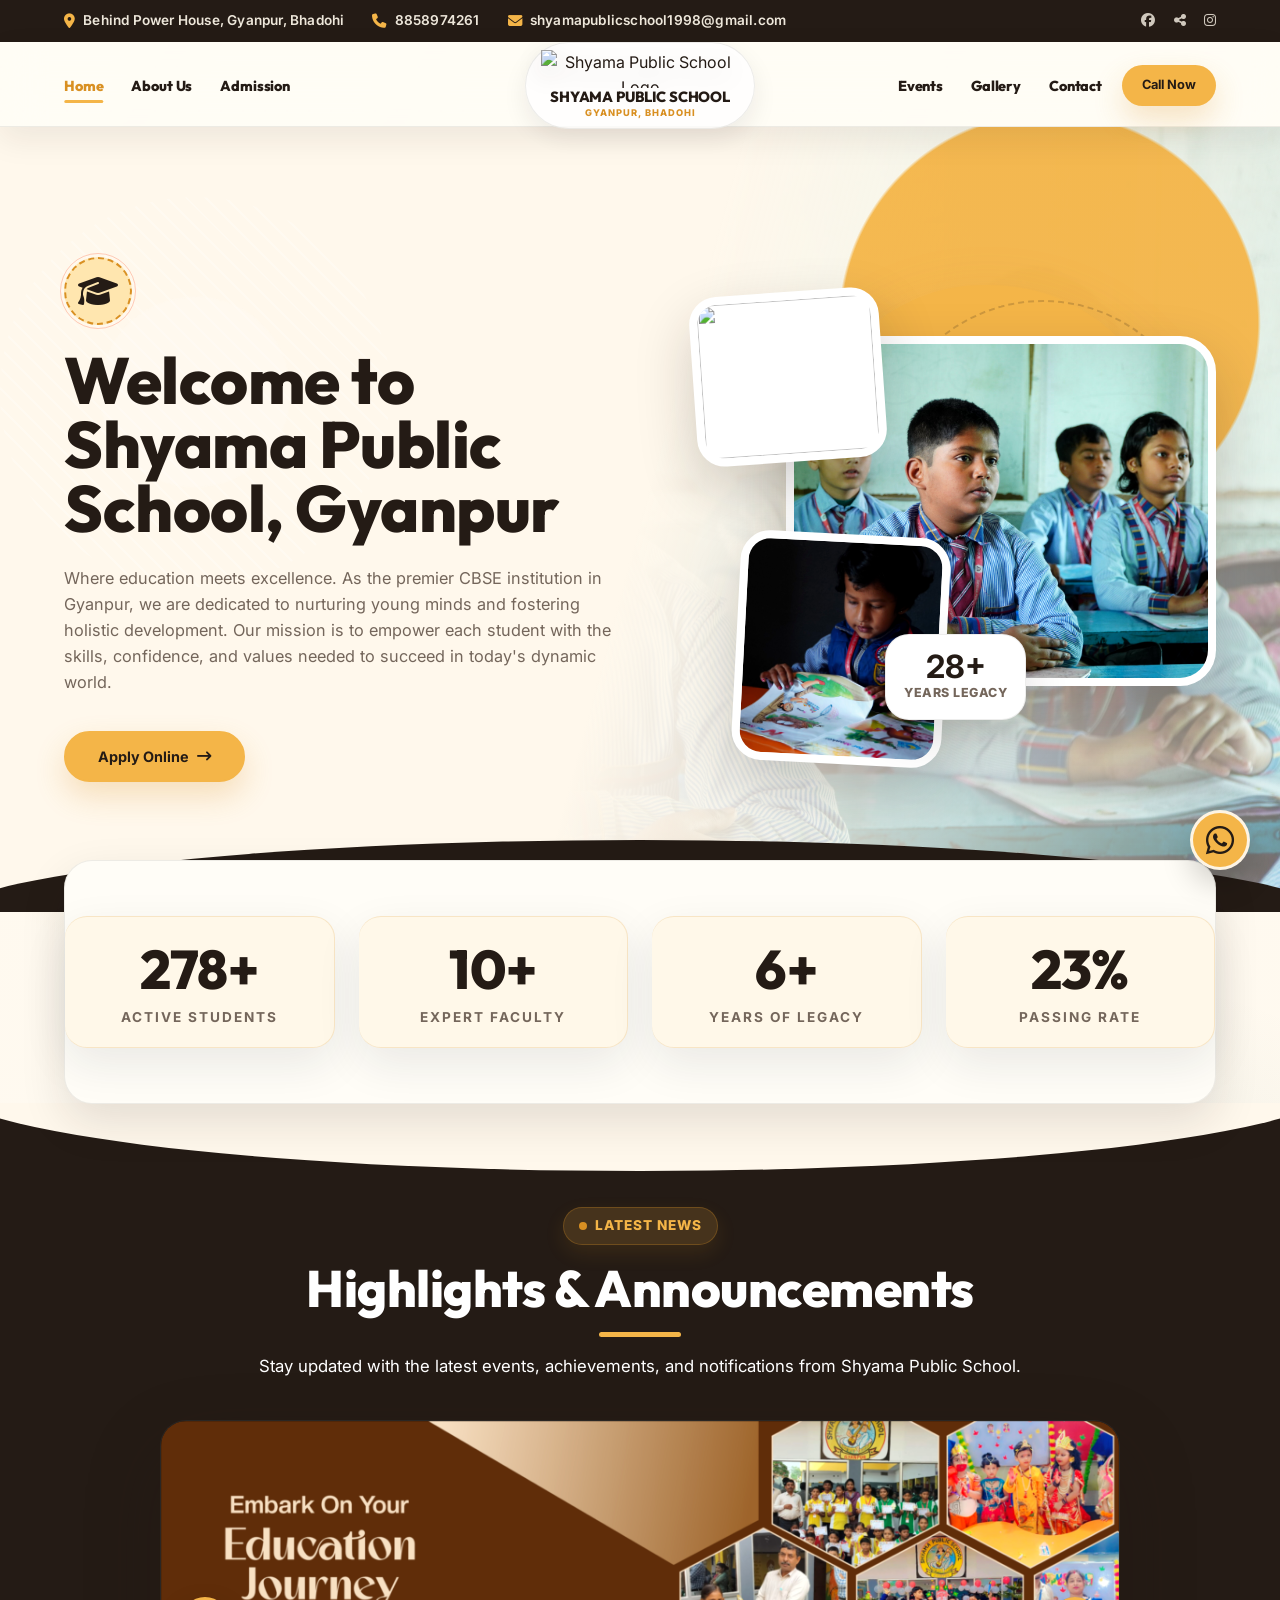
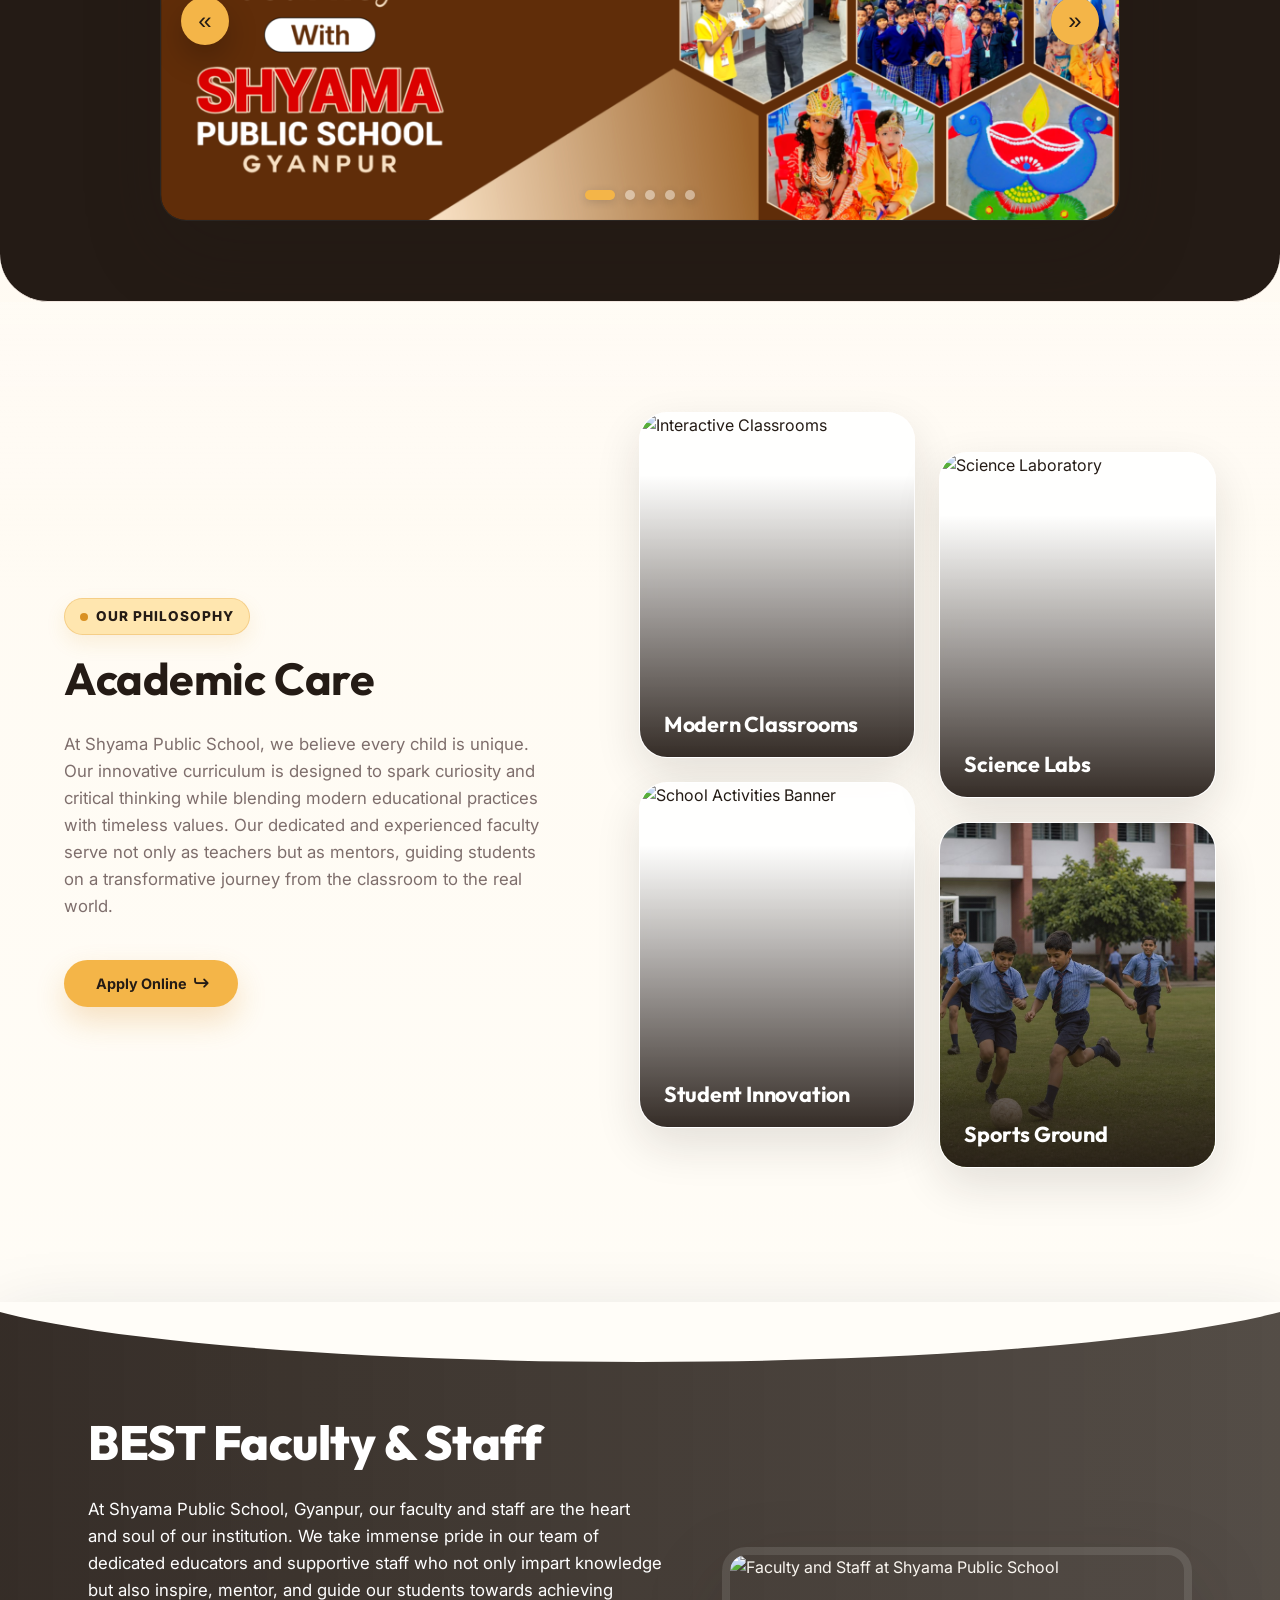
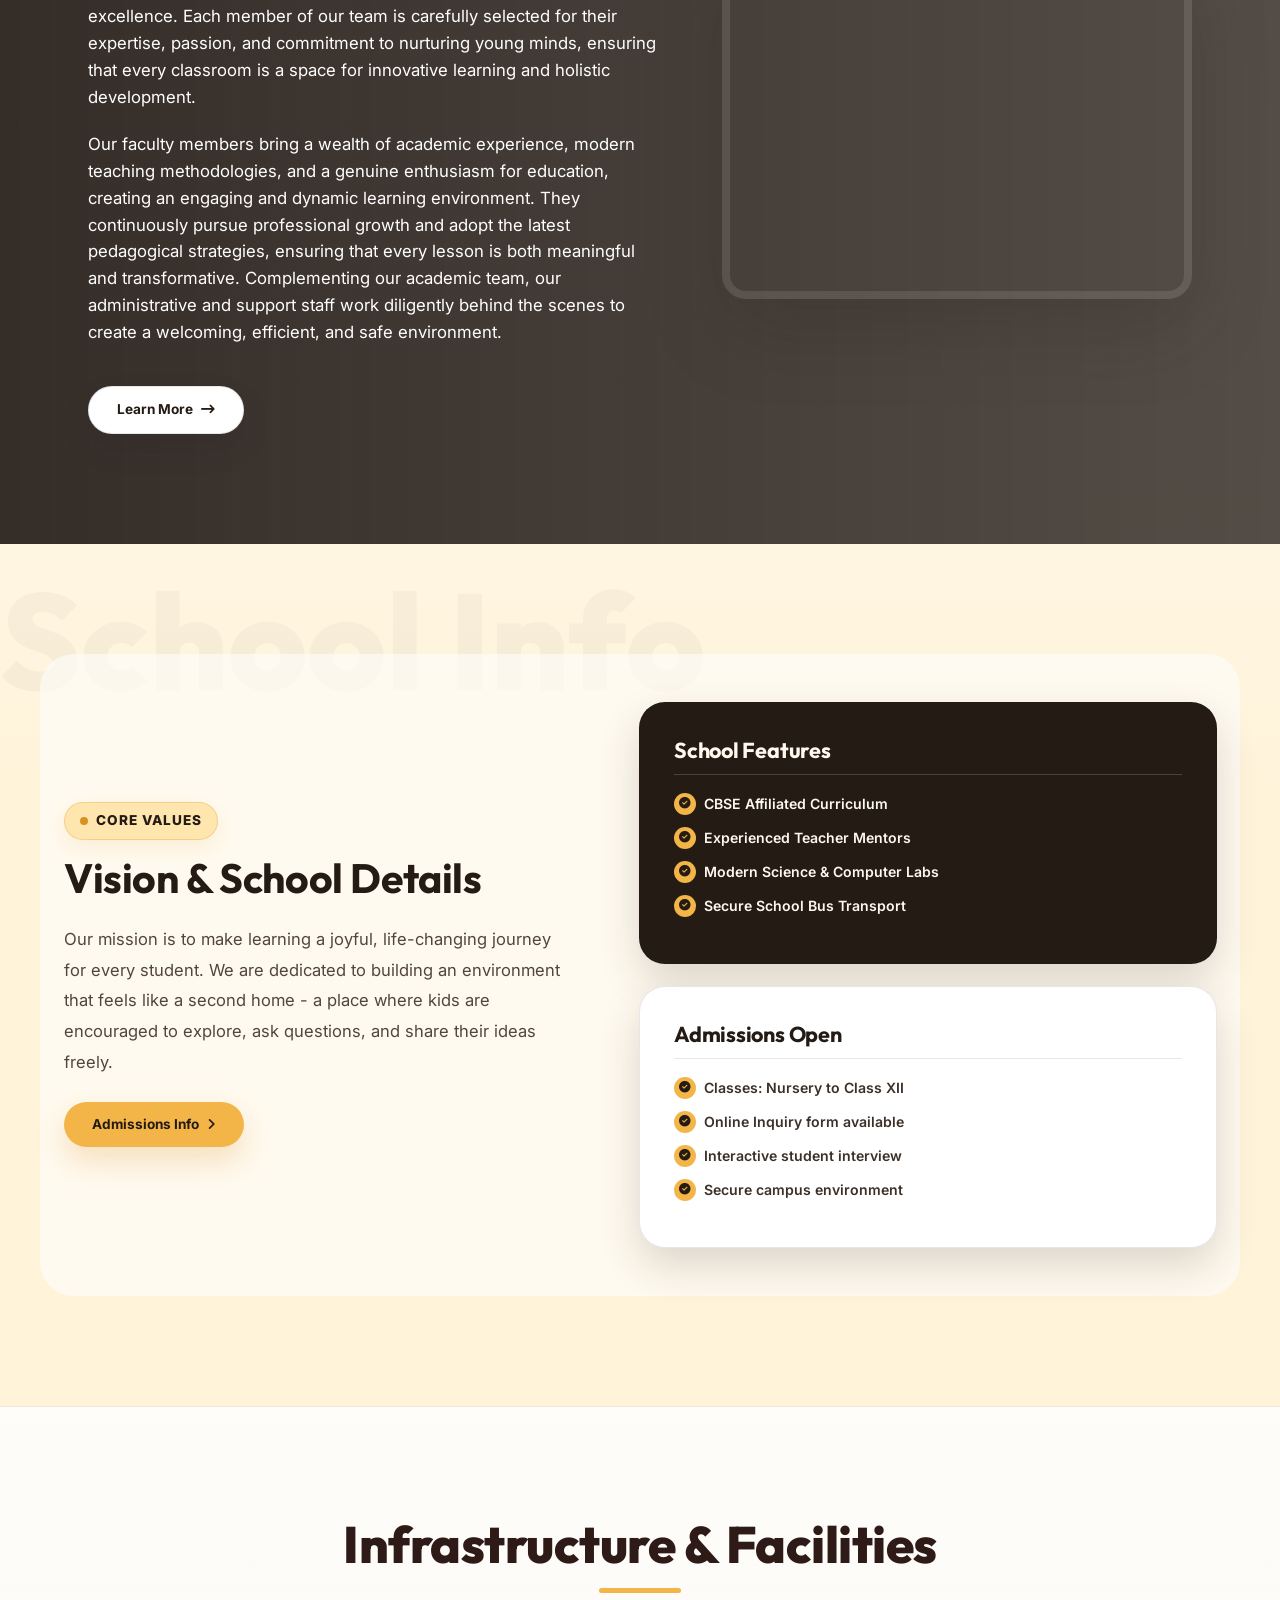
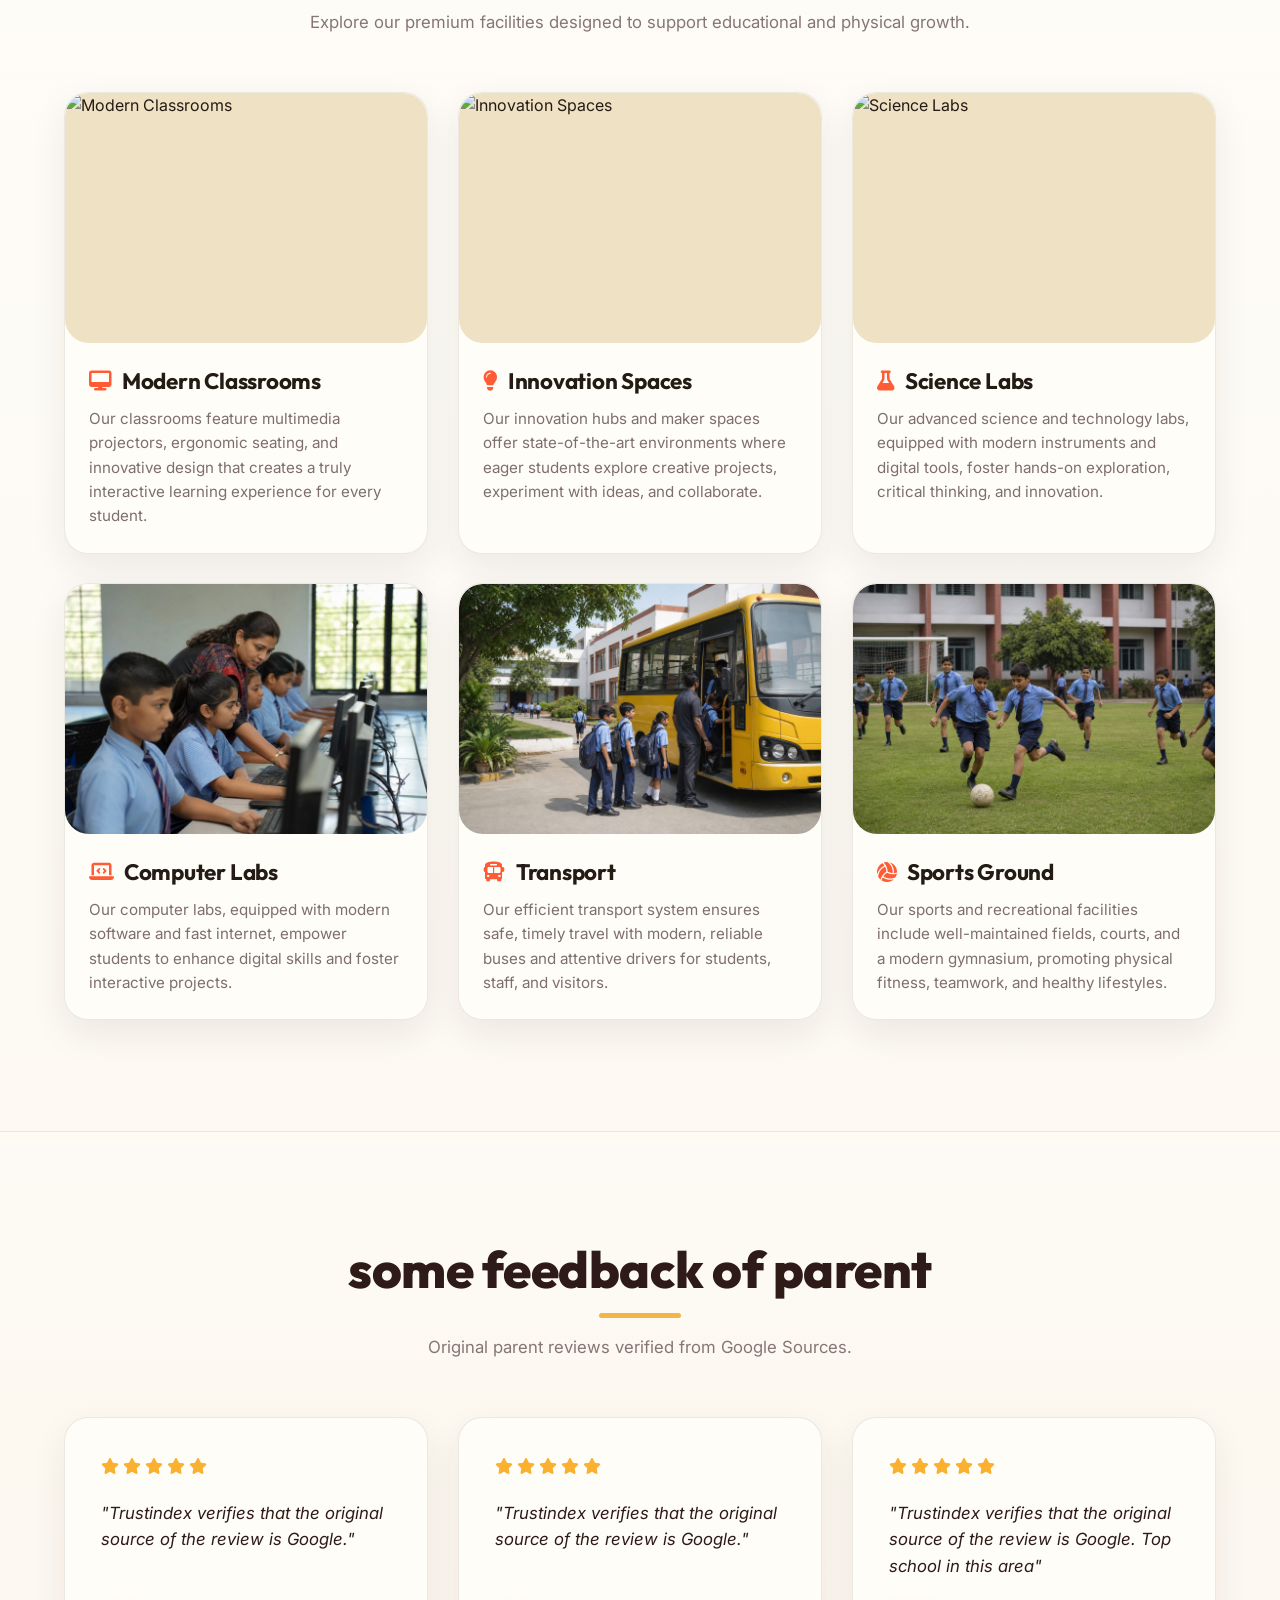
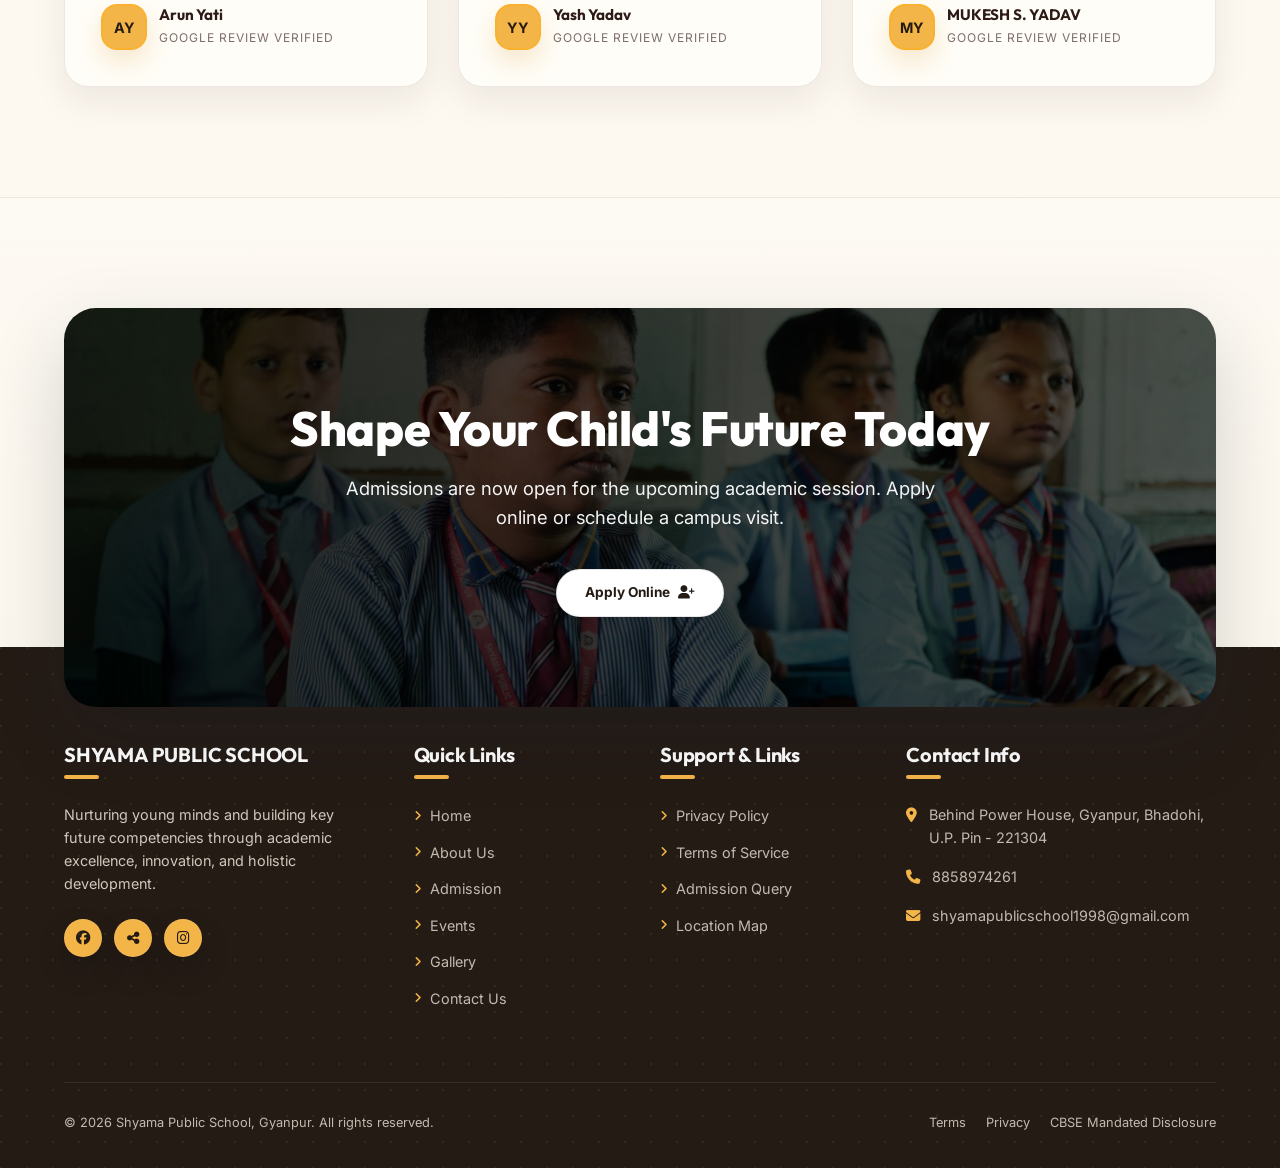
==== index.html @ e67389ba "Backup current root website code" ====
﻿<!DOCTYPE html>
<html lang="en">

<head>
  <meta charset="UTF-8">
  <meta name="viewport" content="width=device-width, initial-scale=1.0">
  <title>Shyama Public School, Gyanpur | Premier CBSE School in Bhadohi</title>
  <meta name="description"
    content="Welcome to Shyama Public School, Gyanpur, Bhadohi. A premier CBSE institution dedicated to academic excellence, experienced faculty, and holistic development. Apply online today.">
  <link rel="stylesheet" href="style.css">
  <link rel="stylesheet" href="https://cdnjs.cloudflare.com/ajax/libs/font-awesome/6.4.0/css/all.min.css">
</head>

<body>

  <!-- Top Info Strip -->
  <div class="top-bar">
    <div class="container">
      <div class="top-bar-info">
        <span><i class="fa-solid fa-location-dot"></i> Behind Power House, Gyanpur, Bhadohi</span>
        <span><i class="fa-solid fa-phone"></i> <a href="tel:8858974261">8858974261</a></span>
        <span><i class="fa-solid fa-envelope"></i> <a
            href="mailto:shyamapublicschool1998@gmail.com">shyamapublicschool1998@gmail.com</a></span>
      </div>
      <div class="top-bar-socials">
        <a href="https://www.facebook.com/profile.php?id=61572774916965" target="_blank" rel="noopener noreferrer"><i
            class="fa-brands fa-facebook"></i></a>
        <a href="contact.html" aria-label="Contact Shyama Public School"><i class="fa-solid fa-share-nodes"></i></a>
        <a href="https://www.instagram.com/shyamapublicschool25/" target="_blank" rel="noopener noreferrer"><i
            class="fa-brands fa-instagram"></i></a>
      </div>
    </div>
  </div>

  <!-- Header Navigation -->
  <header>
    <div class="container">
      <div class="nav-container">

        <!-- Navigation Left links (Desktop layout) -->
        <ul class="nav-menu-left">
          <li><a href="index.html" class="nav-link active">Home</a></li>
          <li><a href="about.html" class="nav-link">About Us</a></li>
          <li><a href="admission.html" class="nav-link">Admission</a></li>
          <!-- Mobile Drawer consolidated links -->
          <li class="mobile-only"><a href="events.html" class="nav-link">Events</a></li>
          <li class="mobile-only"><a href="gallery.html" class="nav-link">Gallery</a></li>
          <li class="mobile-only"><a href="contact.html" class="nav-link">Contact Us</a></li>
          <li class="mobile-only" style="margin-top: 15px;"><a href="https://wa.link/ikh303" class="btn btn-primary"
              style="width: 100%;">Apply Online</a></li>
        </ul>

        <!-- Center Logo Panel -->
        <a href="index.html" class="logo-center">
          <img src="assets/logo.png" alt="Shyama Public School Logo">
          <span class="logo-center-title">SHYAMA PUBLIC SCHOOL</span>
          <span class="logo-center-subtitle">Gyanpur, Bhadohi</span>
        </a>

        <!-- Navigation Right utility/links (Desktop layout) -->
        <div class="nav-utils-right">
          <ul class="nav-menu-left">
            <li><a href="events.html" class="nav-link">Events</a></li>
            <li><a href="gallery.html" class="nav-link">Gallery</a></li>
            <li><a href="contact.html" class="nav-link">Contact</a></li>
          </ul>
          <a href="https://wa.link/9q2kxt" class="btn btn-primary" style="padding: 10px 20px; font-size: 0.8rem;">Call
            Now</a>
        </div>

        <button class="mobile-menu-toggle" aria-label="Toggle menu">
          <span></span>
          <span></span>
          <span></span>
        </button>
      </div>
    </div>
  </header>

  <!-- Hero Section -->
  <section class="hero">
    <div class="container">
      <div class="hero-content">
        <!-- Floating crest outline icon overlay -->
        <div class="hero-crest">
          <i class="fa-solid fa-graduation-cap"></i>
        </div>
        <h1>Welcome to Shyama Public School, Gyanpur</h1>
        <p>Where education meets excellence. As the premier CBSE institution in Gyanpur, we are dedicated to nurturing
          young minds and fostering holistic development. Our mission is to empower each student with the skills,
          confidence, and values needed to succeed in today's dynamic world.</p>
        <div class="hero-buttons">
          <a href="https://wa.link/ikh303" class="btn btn-slanted-pill" target="_blank" rel="noopener noreferrer">Apply Online <i
              class="fa-solid fa-arrow-right-long"></i></a>
        </div>
      </div>
      <div class="hero-school-showcase" aria-hidden="true">
        <div class="hero-photo hero-photo-main">
          <img loading="eager" decoding="async" src="assets/original/DSC01743-scaled.jpg" alt="">
        </div>
        <div class="hero-photo hero-photo-small">
          <img loading="eager" decoding="async" src="assets/original/dsc_01432.jpg" alt="">
        </div>
        <div class="hero-photo hero-photo-tall">
          <img loading="eager" decoding="async" src="assets/original/DSC01432-scaled.jpg" alt="">
        </div>
        <div class="hero-experience-badge">
          <strong>28+</strong>
          <span>Years Legacy</span>
        </div>
      </div>
    </div>
  </section>

  <!-- Key Metrics / Stats Section -->
  <div class="container">
    <div class="stats">
      <div class="stats-grid">
        <div class="stat-card">
          <h3 class="stat-count" data-target="1200" data-suffix="+">0+</h3>
          <p>Active Students</p>
        </div>
        <div class="stat-card">
          <h3 class="stat-count" data-target="45" data-suffix="+">0+</h3>
          <p>Expert Faculty</p>
        </div>
        <div class="stat-card">
          <h3 class="stat-count" data-target="28" data-suffix="+">0+</h3>
          <p>Years of Legacy</p>
        </div>
        <div class="stat-card">
          <h3 class="stat-count" data-target="100" data-suffix="%">0%</h3>
          <p>Passing Rate</p>
        </div>
      </div>
    </div>
  </div>

  <!-- Highlights & Announcements Carousel -->
  <section class="announcements-section">
    <div class="container">
      <div class="section-header" style="text-align: center; margin-bottom: 40px;">
        <span class="hero-tagline">LATEST NEWS</span>
        <h2>Highlights & Announcements</h2>
        <p>Stay updated with the latest events, achievements, and notifications from Shyama Public School.</p>
      </div>
      <div class="carousel-container">
        <div class="carousel-slider" id="announcementsSlider">
          <div class="carousel-slide">
            <img loading="lazy" decoding="async" src="assets/original/shyama-public-school-web-banner-3-1024x427.png" alt="Shyama Public School Web Banner">
          </div>
          <div class="carousel-slide">
            <img loading="lazy" decoding="async" src="assets/original/untitled_design_93.png" alt="Admission Notice 2026-27">
          </div>
          <div class="carousel-slide">
            <img loading="lazy" decoding="async" src="assets/original/untitled_design_98.png" alt="School Notice - Session 2026">
          </div>
          <div class="carousel-slide">
            <img loading="lazy" decoding="async" src="assets/original/untitled_design_99.png" alt="Academic Banner">
          </div>
          <div class="carousel-slide">
            <img loading="lazy" decoding="async" src="assets/original/untitled_design_100.png" alt="Digital Notice">
          </div>
        </div>

        <!-- Controls -->
        <button class="carousel-control prev" id="prevBtn" aria-label="Previous Slide">&laquo;</button>
        <button class="carousel-control next" id="nextBtn" aria-label="Next Slide">&raquo;</button>

        <!-- Indicators -->
        <div class="carousel-indicators" id="carouselIndicators">
          <span class="indicator active" data-slide="0"></span>
          <span class="indicator" data-slide="1"></span>
          <span class="indicator" data-slide="2"></span>
          <span class="indicator" data-slide="3"></span>
          <span class="indicator" data-slide="4"></span>
        </div>
      </div>
    </div>
  </section>

  <!-- Asymmetrical Focus Grid ("Our Programs") -->
  <section>
    <div class="container">
      <div class="asym-grid-container">

        <!-- Left details -->
        <div class="asym-grid-left">
          <span class="hero-tagline">Our Philosophy</span>
          <h2 style="font-size: 2.8rem; margin-bottom: 24px;">Academic Care</h2>
          <p style="margin-bottom: 30px; font-size: 1.05rem; color: var(--text-light);">At Shyama Public School, we
            believe every child is unique. Our innovative curriculum is designed to spark curiosity and critical
            thinking while blending modern educational practices with timeless values. Our dedicated and experienced
            faculty serve not only as teachers but as mentors, guiding students on a transformative journey from the
            classroom to the real world.</p>

          <a href="https://wa.link/ikh303" class="btn-slanted-pill" style="margin-top: 10px;" target="_blank" rel="noopener noreferrer">
            Apply Online <i class="fa-solid fa-arrow-turn-up" style="transform: rotate(90deg);"></i>
          </a>
        </div>

        <!-- Right staggered card grid -->
        <div class="asym-grid-right">
          <div class="asym-card-col">
            <div class="asym-card">
              <img loading="lazy" decoding="async" src="assets/original/dsc_01432.jpg" alt="Interactive Classrooms">
              <div class="asym-card-overlay">
                <h3>Modern Classrooms</h3>
              </div>
            </div>
            <div class="asym-card">
              <img loading="lazy" decoding="async" src="assets/original/whatsapp_image.jpg" alt="School Activities Banner">
              <div class="asym-card-overlay">
                <h3>Student Innovation</h3>
              </div>
            </div>
          </div>

          <div class="asym-card-col">
            <div class="asym-card">
              <img loading="lazy" decoding="async" src="assets/gallery/science_lab.png" alt="Science Laboratory">
              <div class="asym-card-overlay">
                <h3>Science Labs</h3>
              </div>
            </div>
            <div class="asym-card">
              <img loading="lazy" decoding="async" src="assets/generated/school-sports-ground-v2.jpg" alt="Sports Grounds">
              <div class="asym-card-overlay">
                <h3>Sports Ground</h3>
              </div>
            </div>
          </div>
        </div>

      </div>
    </div>
  </section>

  <!-- Crimson Story Full Width Block ("Embark on a Journey" / BEST Faculty & Staff) -->
  <section class="story-section">
    <div class="container">
      <div class="story-grid">
        <div class="story-content">
          <h2>BEST Faculty & Staff</h2>
          <p>At Shyama Public School, Gyanpur, our faculty and staff are the heart and soul of our institution. We take
            immense pride in our team of dedicated educators and supportive staff who not only impart knowledge but also
            inspire, mentor, and guide our students towards achieving excellence. Each member of our team is carefully
            selected for their expertise, passion, and commitment to nurturing young minds, ensuring that every
            classroom is a space for innovative learning and holistic development.</p>
          <p>Our faculty members bring a wealth of academic experience, modern teaching methodologies, and a genuine
            enthusiasm for education, creating an engaging and dynamic learning environment. They continuously pursue
            professional growth and adopt the latest pedagogical strategies, ensuring that every lesson is both
            meaningful and transformative. Complementing our academic team, our administrative and support staff work
            diligently behind the scenes to create a welcoming, efficient, and safe environment.</p>
          <a href="about.html" class="btn btn-white" style="margin-top: 20px;">Learn More <i
              class="fa-solid fa-arrow-right-long"></i></a>
        </div>

        <!-- Overlapping container image -->
        <div class="story-img-container">
          <div class="story-overlapping-card">
            <img loading="lazy" decoding="async" src="assets/original/school_image_1.jpg" alt="Faculty and Staff at Shyama Public School">
          </div>
        </div>
      </div>
    </div>
  </section>

  <!-- Split Programs Section (Academics lists with backdrop text watermark) -->
  <section class="backdrop-watermark-container">
    <!-- Huge backdrop text overlay -->
    <div class="backdrop-watermark">School Info</div>

    <div class="container" style="position: relative; z-index: 2;">
      <div class="split-programs-grid">

        <div style="padding-right: 20px;">
          <span class="hero-tagline">Core Values</span>
          <h2 style="font-size: 2.5rem; margin-bottom: 24px; font-weight: 700;">Vision & School Details</h2>
          <p style="color: var(--text-light); margin-bottom: 24px;">Our mission is to make learning a joyful,
            life-changing journey for every student. We are dedicated to building an environment that feels like a
            second home - a place where kids are encouraged to explore, ask questions, and share their ideas freely.</p>
          <a href="admission.html" class="btn btn-primary">Admissions Info <i class="fa-solid fa-angle-right"></i></a>
        </div>

        <!-- Program grid blocks -->
        <div class="academics-boxes-row">
          <div class="academics-box-card accent-card">
            <h4>School Features</h4>
            <ul class="academics-list">
              <li><i class="fa-solid fa-circle-check"></i> CBSE Affiliated Curriculum</li>
              <li><i class="fa-solid fa-circle-check"></i> Experienced Teacher Mentors</li>
              <li><i class="fa-solid fa-circle-check"></i> Modern Science & Computer Labs</li>
              <li><i class="fa-solid fa-circle-check"></i> Secure School Bus Transport</li>
            </ul>
          </div>

          <div class="academics-box-card">
            <h4>Admissions Open</h4>
            <ul class="academics-list">
              <li><i class="fa-solid fa-circle-check"></i> Classes: Nursery to Class XII</li>
              <li><i class="fa-solid fa-circle-check"></i> Online Inquiry form available</li>
              <li><i class="fa-solid fa-circle-check"></i> Interactive student interview</li>
              <li><i class="fa-solid fa-circle-check"></i> Secure campus environment</li>
            </ul>
          </div>
        </div>

      </div>
    </div>
  </section>

  <!-- Facilities Grid Section -->
  <section class="section-bg">
    <div class="container">
      <div class="section-header">
        <h2>Infrastructure & Facilities</h2>
        <p>Explore our premium facilities designed to support educational and physical growth.</p>
      </div>
      <div class="facilities-grid">
        <div class="facility-card">
          <div class="facility-img">
            <img loading="lazy" decoding="async" src="assets/original/dsc_01432.jpg" alt="Modern Classrooms">
          </div>
          <div class="facility-info">
            <h3><i class="fa-solid fa-desktop"></i> Modern Classrooms</h3>
            <p>Our classrooms feature multimedia projectors, ergonomic seating, and innovative design that creates a
              truly interactive learning experience for every student.</p>
          </div>
        </div>
        <div class="facility-card">
          <div class="facility-img">
            <img loading="lazy" decoding="async" src="assets/original/whatsapp_image.jpg" alt="Innovation Spaces">
          </div>
          <div class="facility-info">
            <h3><i class="fa-solid fa-lightbulb"></i> Innovation Spaces</h3>
            <p>Our innovation hubs and maker spaces offer state-of-the-art environments where eager students explore
              creative projects, experiment with ideas, and collaborate.</p>
          </div>
        </div>
        <div class="facility-card">
          <div class="facility-img">
            <img loading="lazy" decoding="async" src="assets/gallery/science_lab.png" alt="Science Labs">
          </div>
          <div class="facility-info">
            <h3><i class="fa-solid fa-flask"></i> Science Labs</h3>
            <p>Our advanced science and technology labs, equipped with modern instruments and digital tools, foster
              hands-on exploration, critical thinking, and innovation.</p>
          </div>
        </div>
        <div class="facility-card">
          <div class="facility-img">
            <img loading="lazy" decoding="async" src="assets/generated/school-computer-lab.jpg" alt="Computer Labs">
          </div>
          <div class="facility-info">
            <h3><i class="fa-solid fa-laptop-code"></i> Computer Labs</h3>
            <p>Our computer labs, equipped with modern software and fast internet, empower students to enhance digital
              skills and foster interactive projects.</p>
          </div>
        </div>
        <div class="facility-card">
          <div class="facility-img">
            <img loading="lazy" decoding="async" src="assets/generated/school-transport-bus.jpg" alt="School Transport">
          </div>
          <div class="facility-info">
            <h3><i class="fa-solid fa-bus"></i> Transport</h3>
            <p>Our efficient transport system ensures safe, timely travel with modern, reliable buses and attentive
              drivers for students, staff, and visitors.</p>
          </div>
        </div>
        <div class="facility-card">
          <div class="facility-img">
            <img loading="lazy" decoding="async" src="assets/generated/school-sports-ground-v2.jpg" alt="Sports Ground">
          </div>
          <div class="facility-info">
            <h3><i class="fa-solid fa-volleyball"></i> Sports Ground</h3>
            <p>Our sports and recreational facilities include well-maintained fields, courts, and a modern gymnasium,
              promoting physical fitness, teamwork, and healthy lifestyles.</p>
          </div>
        </div>
      </div>
    </div>
  </section>

  <!-- Testimonials Section -->
  <section class="section-accent">
    <div class="container">
      <div class="section-header">
        <h2>some feedback of parent</h2>
        <p>Original parent reviews verified from Google Sources.</p>
      </div>
      <div class="testimonials-grid">
        <div class="testimonial-card">
          <div>
            <div class="testimonial-rating">
              <i class="fa-solid fa-star"></i>
              <i class="fa-solid fa-star"></i>
              <i class="fa-solid fa-star"></i>
              <i class="fa-solid fa-star"></i>
              <i class="fa-solid fa-star"></i>
            </div>
            <p class="testimonial-text">"Trustindex verifies that the original source of the review is Google."</p>
          </div>
          <div class="testimonial-author">
            <div class="author-avatar">AY</div>
            <div class="author-info">
              <h4>Arun Yati</h4>
              <span>Google Review Verified</span>
            </div>
          </div>
        </div>

        <div class="testimonial-card">
          <div>
            <div class="testimonial-rating">
              <i class="fa-solid fa-star"></i>
              <i class="fa-solid fa-star"></i>
              <i class="fa-solid fa-star"></i>
              <i class="fa-solid fa-star"></i>
              <i class="fa-solid fa-star"></i>
            </div>
            <p class="testimonial-text">"Trustindex verifies that the original source of the review is Google."</p>
          </div>
          <div class="testimonial-author">
            <div class="author-avatar">YY</div>
            <div class="author-info">
              <h4>Yash Yadav</h4>
              <span>Google Review Verified</span>
            </div>
          </div>
        </div>

        <div class="testimonial-card">
          <div>
            <div class="testimonial-rating">
              <i class="fa-solid fa-star"></i>
              <i class="fa-solid fa-star"></i>
              <i class="fa-solid fa-star"></i>
              <i class="fa-solid fa-star"></i>
              <i class="fa-solid fa-star"></i>
            </div>
            <p class="testimonial-text">"Trustindex verifies that the original source of the review is Google. Top
              school in this area"</p>
          </div>
          <div class="testimonial-author">
            <div class="author-avatar">MY</div>
            <div class="author-info">
              <h4>MUKESH S. YADAV</h4>
              <span>Google Review Verified</span>
            </div>
          </div>
        </div>
      </div>
    </div>
  </section>

  <!-- CTA Banner Section -->
  <section class="section-bg" style="border-bottom: none; padding-bottom: 0;">
    <div class="container">
      <div class="cta-banner">
        <h2>Shape Your Child's Future Today</h2>
        <p>Admissions are now open for the upcoming academic session. Apply online or schedule a campus visit.</p>
        <a href="https://wa.link/ikh303" class="btn btn-white" target="_blank" rel="noopener noreferrer">Apply Online <i
            class="fa-solid fa-user-plus"></i></a>
      </div>
    </div>
  </section>

  <!-- Footer -->
  <footer>
    <div class="container">
      <div class="footer-grid">
        <div class="footer-col footer-about">
          <h4>SHYAMA PUBLIC SCHOOL</h4>
          <p>Nurturing young minds and building key future competencies through academic excellence, innovation, and
            holistic development.</p>
          <div class="footer-about-socials">
            <a href="https://www.facebook.com/profile.php?id=61572774916965" target="_blank" rel="noopener noreferrer"><i
                class="fa-brands fa-facebook"></i></a>
            <a href="contact.html" aria-label="Contact Shyama Public School"><i class="fa-solid fa-share-nodes"></i></a>
            <a href="https://www.instagram.com/shyamapublicschool25/" target="_blank" rel="noopener noreferrer"><i
                class="fa-brands fa-instagram"></i></a>
          </div>
        </div>

        <div class="footer-col">
          <h4>Quick Links</h4>
          <ul class="footer-links">
            <li><a href="index.html"><i class="fa-solid fa-angle-right"></i> Home</a></li>
            <li><a href="about.html"><i class="fa-solid fa-angle-right"></i> About Us</a></li>
            <li><a href="admission.html"><i class="fa-solid fa-angle-right"></i> Admission</a></li>
            <li><a href="events.html"><i class="fa-solid fa-angle-right"></i> Events</a></li>
            <li><a href="gallery.html"><i class="fa-solid fa-angle-right"></i> Gallery</a></li>
            <li><a href="contact.html"><i class="fa-solid fa-angle-right"></i> Contact Us</a></li>
          </ul>
        </div>

        <div class="footer-col">
          <h4>Support & Links</h4>
          <ul class="footer-links">
            <li><a href="privacy.html"><i class="fa-solid fa-angle-right"></i> Privacy Policy</a></li>
            <li><a href="terms.html"><i class="fa-solid fa-angle-right"></i> Terms of Service</a></li>
            <li><a href="admission.html"><i class="fa-solid fa-angle-right"></i> Admission Query</a></li>
            <li><a href="contact.html"><i class="fa-solid fa-angle-right"></i> Location Map</a></li>
          </ul>
        </div>

        <div class="footer-col">
          <h4>Contact Info</h4>
          <ul class="footer-contact-info">
            <li>
              <i class="fa-solid fa-location-dot"></i>
              <span>Behind Power House, Gyanpur, Bhadohi, U.P. Pin - 221304</span>
            </li>
            <li>
              <i class="fa-solid fa-phone"></i>
              <span>8858974261</span>
            </li>
            <li>
              <i class="fa-solid fa-envelope"></i>
              <span>shyamapublicschool1998@gmail.com</span>
            </li>
          </ul>
        </div>
      </div>

      <div class="footer-bottom">
        <p>&copy; 2026 Shyama Public School, Gyanpur. All rights reserved.</p>
        <div class="footer-bottom-links">
          <a href="terms.html">Terms</a>
          <a href="privacy.html">Privacy</a>
          <a href="disclosure.html">CBSE Mandated Disclosure</a>
        </div>
      </div>
    </div>
  </footer>

  <!-- Floating WhatsApp Widget -->
  <a href="https://wa.link/9q2kxt" class="whatsapp-widget" target="_blank" rel="noopener noreferrer" aria-label="Chat on WhatsApp">
    <i class="fa-brands fa-whatsapp"></i>
  </a>

  <!-- Script setup -->
  <script src="main.js"></script>
</body>

</html>
---- style.css ----
/* 
 * Shyama Public School - Earthy Organic & Playful Joyloo-Inspired Revamp Styling
 * Styled to match a modern organic educational layout: Outfit & Inter fonts,
 * terracotta orange, forest green, warm cream backgrounds, and deep chocolate brown text.
 */

@import url('https://fonts.googleapis.com/css2?family=Inter:wght@300;400;500;600;700&family=Outfit:wght@300;400;500;600;700;800&family=Playfair+Display:wght@600;700&display=swap');

:root {
  /* Joyloo Organic Colors */
  --primary-color: #FF5C35;       /* Terracotta Orange */
  --primary-hover: #E04B25;       /* Darker Terracotta Orange */
  --secondary-color: #0E5E3A;     /* Rich Forest Green */
  --accent-color: #FAB12F;        /* Sun Yellow */
  --accent-gold: #FAB12F;         /* Legacy gold alias */
  --accent-blue: #4D96FF;         /* Sky Blue */
  --bg-cream: #FAF6F0;            /* Warm Earthy Sand background */
  --bg-white: #ffffff;
  --text-dark: #2E1A17;           /* Deep Chocolate Brown for headers */
  --text-body: #4A3E3C;           /* Warm dark brown-gray for readability */
  --text-light: #7E6E6C;          /* Muted earthy gray for secondary text */
  --border-color: #F1E6DF;        /* Soft warm sand border */
  --bg-dark-charcoal: #2E1A17;    /* Deep Chocolate Brown for footers */
  
  /* Modern Shadows */
  --shadow-sm: 0 4px 12px rgba(46, 26, 23, 0.02);
  --shadow-md: 0 12px 24px rgba(46, 26, 23, 0.04);
  --shadow-lg: 0 24px 48px rgba(46, 26, 23, 0.06);
  --shadow-premium: 0 35px 70px -15px rgba(46, 26, 23, 0.1);
  
  /* Dimensions & Settings */
  --max-width: 1200px;
  --header-height: 90px;
  --transition-smooth: all 0.35s cubic-bezier(0.25, 1, 0.5, 1);
  --border-radius-sm: 12px;
  --border-radius: 28px;
  --border-radius-lg: 40px;
}

/* Reset & Setup */
* {
  margin: 0;
  padding: 0;
  box-sizing: border-box;
}

html {
  scroll-behavior: smooth;
  font-size: 16px;
}

body {
  font-family: 'Inter', sans-serif;
  color: var(--text-body);
  background-color: var(--bg-cream);
  line-height: 1.6;
  overflow-x: hidden;
}

h1, h2, h3, h4, h5, h6 {
  font-family: 'Outfit', sans-serif;
  color: var(--text-dark);
  font-weight: 700;
  line-height: 1.25;
}

a {
  text-decoration: none;
  color: inherit;
  transition: var(--transition-smooth);
}

img {
  max-width: 100%;
  height: auto;
  display: block;
}

/* Top info strip */
.top-bar {
  background-color: var(--bg-cream);
  color: var(--text-dark);
  font-size: 0.85rem;
  padding: 10px 0;
  font-weight: 600;
  letter-spacing: 0.2px;
  border-bottom: 1px solid var(--border-color);
}

.top-bar .container {
  display: flex;
  justify-content: space-between;
  align-items: center;
}

.top-bar-info {
  display: flex;
  gap: 28px;
  flex-wrap: wrap;
}

.top-bar-info span {
  display: flex;
  align-items: center;
  gap: 8px;
}

.top-bar-info i {
  color: var(--primary-color);
  font-size: 0.9rem;
}

.top-bar-info a:hover {
  color: var(--primary-color);
}

.top-bar-socials {
  display: flex;
  gap: 18px;
}

.top-bar-socials a {
  opacity: 0.85;
  color: var(--text-dark);
}

.top-bar-socials a:hover {
  color: var(--primary-color);
  transform: translateY(-1px);
  opacity: 1;
}

/* Header Navbar: Logo at Center, Links Left, Icons Right */
header {
  background-color: rgba(255, 255, 255, 0.85);
  backdrop-filter: blur(20px);
  -webkit-backdrop-filter: blur(20px);
  position: sticky;
  top: 0;
  z-index: 100;
  border-bottom: 1px solid rgba(241, 230, 223, 0.8);
  box-shadow: 0 4px 30px rgba(46, 26, 23, 0.01);
  transition: var(--transition-smooth);
}

header.scrolled {
  box-shadow: var(--shadow-md);
  background-color: rgba(255, 255, 255, 0.98);
}

.container {
  width: 100%;
  max-width: var(--max-width);
  margin: 0 auto;
  padding: 0 24px;
}

.nav-container {
  display: grid;
  grid-template-columns: 1fr auto 1fr;
  align-items: center;
  height: var(--header-height);
}

/* Navigation Links (Left side in desktop layout) */
.nav-menu-left {
  display: flex;
  list-style: none;
  gap: 28px;
}

/* Center Logo Panel */
.logo-center {
  display: flex;
  flex-direction: column;
  align-items: center;
  text-align: center;
  gap: 2px;
  max-width: 230px;
  min-width: 0;
  padding: 0 12px;
}

.logo-center img {
  height: 44px;
  width: auto;
  transition: var(--transition-smooth);
}

.logo-center:hover img {
  transform: scale(1.05) rotate(-1deg);
}

.logo-center-title {
  font-family: 'Outfit', sans-serif;
  font-size: 1.05rem;
  font-weight: 800;
  color: var(--text-dark);
  letter-spacing: 0.3px;
  max-width: 100%;
  overflow: hidden;
  text-overflow: ellipsis;
  white-space: nowrap;
}

.logo-center-subtitle {
  font-size: 0.58rem;
  letter-spacing: 1px;
  text-transform: uppercase;
  color: var(--primary-color);
  font-weight: 800;
  max-width: 100%;
  overflow: hidden;
  text-overflow: ellipsis;
  white-space: nowrap;
}

/* Header Utilities (Right side) */
.nav-utils-right {
  display: flex;
  align-items: center;
  justify-content: flex-end;
  gap: 20px;
}

.nav-link {
  font-family: 'Outfit', sans-serif;
  font-weight: 600;
  font-size: 0.9rem;
  color: var(--text-dark);
  text-transform: uppercase;
  letter-spacing: 0.8px;
  position: relative;
  padding: 8px 0;
}

.nav-link::after {
  content: '';
  position: absolute;
  bottom: 0;
  left: 50%;
  width: 0;
  height: 3px;
  background-color: var(--primary-color);
  transition: var(--transition-smooth);
  transform: translateX(-50%);
  border-radius: 2px;
}

.nav-link:hover, .nav-link.active {
  color: var(--primary-color);
}

.nav-link.active::after, .nav-link:hover::after {
  width: 100%;
}

/* Buttons and Links */
.btn {
  display: inline-flex;
  align-items: center;
  justify-content: center;
  padding: 12px 28px;
  border-radius: 50px;
  font-weight: 700;
  font-size: 0.85rem;
  text-transform: uppercase;
  letter-spacing: 0.5px;
  cursor: pointer;
  transition: var(--transition-smooth);
  border: 2px solid transparent;
  gap: 8px;
}

.btn-primary {
  background: var(--primary-color);
  color: var(--bg-white);
  box-shadow: 0 6px 16px rgba(255, 92, 53, 0.25);
  border: none;
}

.btn-primary:hover {
  background-color: var(--primary-hover);
  transform: translateY(-2px);
  box-shadow: 0 10px 24px rgba(255, 92, 53, 0.35);
}

.btn-outline {
  border: 2px solid var(--primary-color);
  color: var(--primary-color);
  background-color: transparent;
}

.btn-outline:hover {
  background-color: var(--primary-color);
  color: var(--bg-white);
  transform: translateY(-2px);
  box-shadow: 0 6px 16px rgba(255, 92, 53, 0.2);
}

.btn-white {
  background-color: var(--bg-white);
  color: var(--primary-color);
  box-shadow: 0 4px 12px rgba(255, 92, 53, 0.08);
}

.btn-white:hover {
  background-color: var(--bg-cream);
  transform: translateY(-2px);
  box-shadow: 0 8px 24px rgba(255, 92, 53, 0.15);
}

/* Slanted / Rounded Style Button */
.btn-slanted-pill {
  background-color: var(--primary-color);
  color: var(--bg-white);
  padding: 12px 32px;
  border-radius: 50px;
  font-weight: 700;
  font-size: 0.9rem;
  letter-spacing: 0.5px;
  display: inline-flex;
  align-items: center;
  gap: 8px;
  box-shadow: 0 6px 16px rgba(255, 92, 53, 0.2);
}

.btn-slanted-pill:hover {
  background-color: var(--primary-hover);
  transform: translateY(-2px) scale(1.02);
  box-shadow: 0 10px 24px rgba(255, 92, 53, 0.3);
}

/* Mobile Menu Toggle */
.mobile-menu-toggle {
  display: none;
  background: none;
  border: none;
  cursor: pointer;
  padding: 5px;
  z-index: 110;
}

.mobile-menu-toggle span {
  display: block;
  width: 24px;
  height: 2px;
  background-color: var(--text-dark);
  margin: 5px 0;
  transition: var(--transition-smooth);
}

/* Page Banner */
.page-banner {
  background: linear-gradient(rgba(46, 26, 23, 0.5), rgba(46, 26, 23, 0.7)), url('assets/original/school_image_1.jpg') no-repeat center center/cover;
  color: var(--bg-cream);
  padding: 100px 0;
  text-align: center;
  position: relative;
  border-bottom: 8px solid var(--primary-color);
}

.page-banner h1 {
  font-size: 3.4rem;
  font-weight: 800;
  margin-bottom: 12px;
  color: var(--bg-white);
  letter-spacing: -0.5px;
}

.breadcrumbs {
  display: flex;
  justify-content: center;
  gap: 8px;
  font-size: 0.85rem;
  opacity: 0.85;
  text-transform: uppercase;
  letter-spacing: 1px;
  font-weight: 700;
}

.breadcrumbs a:hover {
  text-decoration: underline;
  color: var(--primary-color);
}

/* General Layout Styles */
section {
  padding: 110px 0;
}

.section-bg {
  background-color: var(--bg-white);
  border-top: 1px solid var(--border-color);
  border-bottom: 1px solid var(--border-color);
}

.section-accent {
  background-color: var(--bg-white);
}

.section-header {
  text-align: center;
  max-width: 750px;
  margin: 0 auto 75px auto;
}

.section-header h2 {
  font-size: 2.8rem;
  color: var(--text-dark);
  margin-bottom: 16px;
  font-weight: 800;
  position: relative;
}

.section-header h2::after {
  content: '';
  display: block;
  width: 60px;
  height: 5px;
  background-color: var(--primary-color);
  margin: 16px auto 0 auto;
  border-radius: 10px;
}

.section-header p {
  font-size: 1.05rem;
  color: var(--text-light);
}

/* Elegant Backdrop Text overlay */
.backdrop-watermark-container {
  position: relative;
  overflow: visible;
}

.backdrop-watermark {
  position: absolute;
  top: 10px;
  left: 0;
  width: 100%;
  font-family: 'Outfit', sans-serif;
  font-size: 7.5rem;
  font-weight: 800;
  color: rgba(255, 92, 53, 0.025); /* Faint terracotta orange watermark */
  text-align: left;
  line-height: 1;
  pointer-events: none;
  z-index: 1;
}

/* Hero Section (Cozy Organic Sand Background) */
.hero {
  position: relative;
  padding: 130px 0;
  background: linear-gradient(rgba(250, 246, 240, 0.85), rgba(250, 246, 240, 0.98)), url('assets/original/school_image_1.jpg') no-repeat center center/cover;
  min-height: 700px;
  display: flex;
  align-items: center;
  justify-content: center;
  color: var(--text-dark);
  text-align: center;
}

.hero-content {
  max-width: 850px;
  margin: 0 auto;
  animation: slideUp 0.8s cubic-bezier(0.25, 1, 0.5, 1);
}

.hero-crest {
  width: 80px;
  height: 80px;
  border: 2px dashed rgba(255, 92, 53, 0.6);
  border-radius: 50%;
  display: flex;
  align-items: center;
  justify-content: center;
  margin: 0 auto 24px auto;
  color: var(--primary-color);
  font-size: 2rem;
  position: relative;
}

.hero-crest::after {
  content: '';
  position: absolute;
  top: -6px;
  left: -6px;
  right: -6px;
  bottom: -6px;
  border: 1px solid rgba(255, 92, 53, 0.3);
  border-radius: 50%;
}

.hero h1 {
  font-size: 4.2rem;
  color: var(--text-dark);
  line-height: 1.15;
  margin-bottom: 24px;
  font-weight: 800;
  letter-spacing: -0.5px;
}

.hero p {
  font-size: 1.15rem;
  color: var(--text-body);
  margin-bottom: 36px;
  max-width: 700px;
  margin-left: auto;
  margin-right: auto;
}

.hero-buttons {
  display: flex;
  gap: 20px;
  justify-content: center;
  flex-wrap: wrap;
}

.hero-tagline {
  display: inline-block;
  background-color: #FBECE5;
  color: var(--primary-color);
  font-size: 0.85rem;
  font-weight: 800;
  padding: 6px 18px;
  border-radius: 30px;
  margin-bottom: 16px;
  text-transform: uppercase;
  letter-spacing: 1px;
}

/* Stats Section Overlay */
.stats {
  background-color: var(--primary-color);
  color: var(--bg-white);
  padding: 55px 0;
  position: relative;
  margin-top: -60px;
  z-index: 10;
  border-radius: var(--border-radius-lg);
  box-shadow: 0 15px 35px rgba(255, 92, 53, 0.2);
}

.stats-grid {
  display: grid;
  grid-template-columns: repeat(4, 1fr);
  gap: 24px;
  text-align: center;
}

.stat-card h3 {
  font-size: 3.4rem;
  font-weight: 800;
  color: var(--bg-white);
  margin-bottom: 4px;
}

.stat-card p {
  font-size: 0.85rem;
  font-weight: 700;
  text-transform: uppercase;
  letter-spacing: 2px;
  color: rgba(255, 255, 255, 0.9);
}

/* Asymmetrical Focus Cards Grid */
.asym-grid-container {
  display: grid;
  grid-template-columns: 1fr 1.1fr;
  gap: 50px;
  align-items: center;
}

.asym-grid-left {
  padding-right: 30px;
}

.asym-grid-right {
  display: grid;
  grid-template-columns: 1fr 1fr;
  gap: 24px;
  position: relative;
}

.asym-grid-right .asym-card-col:nth-child(2) {
  margin-top: 40px;
}

.asym-card {
  background-color: var(--bg-white);
  border-radius: 40px 12px 40px 12px; /* Distinct Joyloo asymmetric card shape */
  overflow: hidden;
  box-shadow: var(--shadow-md);
  border: 2px solid var(--border-color);
  transition: var(--transition-smooth);
  aspect-ratio: 4/5;
  position: relative;
  cursor: pointer;
  margin-bottom: 24px;
}

.asym-card img {
  width: 100%;
  height: 100%;
  object-fit: cover;
  transition: var(--transition-smooth);
}

.asym-card-overlay {
  position: absolute;
  top: 0;
  left: 0;
  width: 100%;
  height: 100%;
  background: linear-gradient(transparent 30%, rgba(46, 26, 23, 0.9) 95%);
  display: flex;
  align-items: flex-end;
  padding: 24px;
  transition: var(--transition-smooth);
}

.asym-card-overlay h3 {
  color: var(--bg-white);
  font-size: 1.35rem;
  transform: translateY(5px);
  transition: var(--transition-smooth);
}

.asym-card:hover {
  transform: translateY(-8px);
  box-shadow: var(--shadow-lg);
}

.asym-card:hover img {
  transform: scale(1.05);
}

.asym-card:hover .asym-card-overlay {
  background: linear-gradient(transparent 10%, rgba(255, 92, 53, 0.85) 95%);
}

.asym-card:hover .asym-card-overlay h3 {
  transform: translateY(0);
}

/* Story Section */
.story-section {
  background-color: var(--secondary-color); /* Styled in forest green accent */
  color: var(--bg-cream);
  padding: 110px 0;
  position: relative;
  overflow: visible;
  border-radius: var(--border-radius-lg);
  margin: 0 24px;
}

.story-grid {
  display: grid;
  grid-template-columns: 1.1fr 0.9fr;
  gap: 60px;
  align-items: center;
  padding: 0 24px;
}

.story-content h2 {
  font-size: 3rem;
  color: var(--bg-white);
  margin-bottom: 24px;
  font-weight: 800;
}

.story-content p {
  font-size: 1.05rem;
  color: rgba(255, 255, 255, 0.95);
  margin-bottom: 20px;
}

.story-img-container {
  position: relative;
  z-index: 5;
}

.story-overlapping-card {
  border-radius: 40px 12px 40px 12px;
  overflow: hidden;
  box-shadow: 0 30px 60px rgba(46, 26, 23, 0.15);
  border: 6px solid rgba(255, 255, 255, 0.2);
  aspect-ratio: 4/3;
}

.story-overlapping-card img {
  width: 100%;
  height: 100%;
  object-fit: cover;
}

/* Infrastructure / Facilities Grid */
.facilities-grid {
  display: grid;
  grid-template-columns: repeat(3, 1fr);
  gap: 30px;
}

.facility-card {
  background-color: var(--bg-white);
  border-radius: var(--border-radius);
  overflow: hidden;
  box-shadow: var(--shadow-sm);
  border: 2px solid var(--border-color);
  transition: transform 0.4s cubic-bezier(0.34, 1.56, 0.64, 1), box-shadow 0.4s ease, border-color 0.4s ease;
}

.facility-card:hover {
  transform: translateY(-10px) scale(1.02);
  box-shadow: var(--shadow-premium);
  border-color: rgba(255, 92, 53, 0.25);
}

.facility-img {
  height: 240px;
  overflow: hidden;
  background-color: #cbd5e1;
  position: relative;
}

.facility-img img {
  width: 100%;
  height: 100%;
  object-fit: cover;
}

.facility-info {
  padding: 24px;
}

.facility-info h3 {
  font-size: 1.4rem;
  margin-bottom: 12px;
  display: flex;
  align-items: center;
  gap: 10px;
}

.facility-info h3 i {
  color: var(--primary-color);
  font-size: 1.25rem;
}

.facility-info p {
  color: var(--text-light);
  font-size: 0.95rem;
  line-height: 1.6;
}

/* Testimonials / Parent Feedback style */
.testimonials-grid {
  display: grid;
  grid-template-columns: repeat(3, 1fr);
  gap: 30px;
}

.testimonial-card {
  background-color: var(--bg-white);
  padding: 36px;
  border-radius: var(--border-radius);
  border: 2px solid var(--border-color);
  display: flex;
  flex-direction: column;
  justify-content: space-between;
  transition: var(--transition-smooth);
}

.testimonial-card:hover {
  background-color: var(--bg-cream);
  box-shadow: var(--shadow-md);
  border-color: var(--primary-color);
}

.testimonial-text {
  font-family: 'Inter', sans-serif;
  font-style: italic;
  font-size: 1.05rem;
  color: var(--text-dark);
  margin-bottom: 24px;
  line-height: 1.6;
}

.testimonial-rating {
  color: var(--accent-color);
  margin-bottom: 20px;
}

.testimonial-author {
  display: flex;
  align-items: center;
  gap: 12px;
}

.author-avatar {
  width: 46px;
  height: 46px;
  border-radius: 50%;
  background-color: var(--primary-color);
  color: var(--bg-white);
  display: flex;
  align-items: center;
  justify-content: center;
  font-weight: 700;
  font-size: 0.9rem;
  border: 2px solid var(--accent-color);
}

.author-info h4 {
  font-size: 0.95rem;
  font-weight: 700;
  color: var(--text-dark);
}

.author-info span {
  font-size: 0.75rem;
  color: var(--text-light);
  text-transform: uppercase;
  letter-spacing: 1px;
}

/* Split Columns (Programs block / academics columns) */
.split-programs-grid {
  display: grid;
  grid-template-columns: 1fr 1.2fr;
  gap: 50px;
  align-items: center;
}

.academics-boxes-row {
  display: grid;
  grid-template-columns: 1fr 1fr;
  gap: 24px;
}

.academics-box-card {
  padding: 32px;
  border-radius: 40px 12px 40px 12px; /* Distinct Joyloo asymmetric card shape */
  background-color: var(--bg-white);
  border: 2px solid var(--border-color);
}

.academics-box-card.accent-card {
  background-color: var(--primary-color);
  color: var(--bg-cream);
  border-color: var(--primary-color);
}

.academics-box-card.accent-card h4 {
  color: var(--bg-white);
}

.academics-box-card h4 {
  font-size: 1.3rem;
  margin-bottom: 16px;
  border-bottom: 2px solid rgba(255, 92, 53, 0.1);
  padding-bottom: 10px;
}

.academics-box-card.accent-card h4 {
  border-bottom-color: rgba(255, 255, 255, 0.2);
}

.academics-list {
  list-style: none;
}

.academics-list li {
  margin-bottom: 12px;
  font-size: 0.88rem;
  display: flex;
  align-items: center;
  gap: 8px;
}

.academics-list li i {
  color: var(--primary-color);
}

.academics-box-card.accent-card .academics-list li i {
  color: var(--bg-white);
}

/* CTA Admission banner block */
.cta-banner {
  background: linear-gradient(135deg, var(--primary-color) 0%, #D84B1D 100%);
  color: var(--bg-white);
  text-align: center;
  padding: 90px 40px;
  border-radius: var(--border-radius-lg);
  box-shadow: 0 15px 35px rgba(255, 92, 53, 0.2);
  margin-bottom: -60px;
  position: relative;
  z-index: 10;
}

.cta-banner h2 {
  font-size: 3rem;
  color: var(--bg-white);
  margin-bottom: 16px;
  font-weight: 800;
}

.cta-banner p {
  font-size: 1.15rem;
  max-width: 600px;
  margin: 0 auto 36px auto;
  opacity: 0.95;
}

/* Form Styles */
.form-group {
  margin-bottom: 24px;
}

.form-label {
  display: block;
  font-weight: 700;
  font-size: 0.85rem;
  margin-bottom: 8px;
  text-transform: uppercase;
  letter-spacing: 0.5px;
  color: var(--text-dark);
}

.form-control {
  width: 100%;
  padding: 14px 18px;
  border-radius: var(--border-radius-sm);
  border: 2px solid var(--border-color);
  background-color: var(--bg-cream);
  color: var(--text-dark);
  font-family: inherit;
  font-size: 0.95rem;
  transition: var(--transition-smooth);
}

.form-control:focus {
  outline: none;
  border-color: var(--primary-color);
  background-color: var(--bg-white);
  box-shadow: 0 0 0 3px rgba(255, 92, 53, 0.15);
}

.form-control[aria-invalid="true"] {
  border-color: #c2410c;
  background-color: #fff7ed;
}

textarea.form-control {
  resize: vertical;
  min-height: 120px;
}

.form-row {
  display: grid;
  grid-template-columns: 1fr 1fr;
  gap: 20px;
}

/* Contact Grid */
.contact-grid {
  display: grid;
  grid-template-columns: 1fr 1fr;
  gap: 50px;
}

.contact-info-cards {
  display: grid;
  grid-template-columns: 1fr 1fr;
  gap: 20px;
  margin-bottom: 30px;
}

.contact-info-card {
  background-color: var(--bg-white);
  padding: 24px;
  border-radius: var(--border-radius);
  box-shadow: var(--shadow-sm);
  border: 2px solid var(--border-color);
  text-align: center;
}

.contact-info-card i {
  font-size: 1.5rem;
  color: var(--primary-color);
  margin-bottom: 12px;
}

.contact-info-card h4 {
  font-size: 1.1rem;
  margin-bottom: 6px;
}

.contact-info-card p {
  font-size: 0.85rem;
  color: var(--text-light);
  line-height: 1.4;
}

.map-mockup {
  position: relative;
  height: 280px;
  border-radius: var(--border-radius);
  overflow: hidden;
  box-shadow: var(--shadow-sm);
  border: 2px solid var(--border-color);
}

.map-mockup iframe {
  width: 100%;
  height: 100%;
  border: 0;
}

/* Success Modal Alert */
.modal {
  position: fixed;
  top: 0;
  left: 0;
  width: 100%;
  height: 100%;
  background: rgba(46, 26, 23, 0.6);
  backdrop-filter: blur(5px);
  z-index: 1100;
  display: none;
  justify-content: center;
  align-items: center;
}

.modal-dialog {
  background-color: var(--bg-white);
  padding: 40px;
  border-radius: var(--border-radius);
  max-width: 450px;
  width: 90%;
  text-align: center;
  box-shadow: var(--shadow-premium);
  border: 2px solid var(--border-color);
  animation: modalIn 0.3s cubic-bezier(0.34, 1.56, 0.64, 1);
}

@keyframes modalIn {
  from {
    transform: scale(0.9);
    opacity: 0;
  }
  to {
    transform: scale(1);
    opacity: 1;
  }
}

.modal-icon {
  width: 60px;
  height: 60px;
  background-color: var(--border-color);
  color: var(--primary-color);
  font-size: 1.8rem;
  border-radius: 50%;
  display: flex;
  align-items: center;
  justify-content: center;
  margin: 0 auto 20px auto;
  border: 2px solid rgba(255, 92, 53, 0.15);
}

.modal h3 {
  font-size: 1.6rem;
  margin-bottom: 10px;
}

.modal p {
  color: var(--text-light);
  margin-bottom: 24px;
}

/* Timeline */
.timeline {
  position: relative;
  max-width: 900px;
  margin: 0 auto;
  padding: 40px 0;
}

.timeline::before {
  content: '';
  position: absolute;
  top: 0;
  bottom: 0;
  left: 50%;
  width: 3px;
  background-color: var(--border-color);
  transform: translateX(-50%);
}

.timeline-item {
  position: relative;
  width: 50%;
  padding: 20px 40px;
  box-sizing: border-box;
}

.timeline-item:nth-child(odd) {
  left: 0;
  text-align: right;
}

.timeline-item:nth-child(even) {
  left: 50%;
  text-align: left;
}

.timeline-dot {
  position: absolute;
  top: 30px;
  width: 20px;
  height: 20px;
  background-color: var(--primary-color);
  border: 4px solid var(--bg-cream);
  border-radius: 50%;
  z-index: 1;
  box-shadow: var(--shadow-sm);
}

.timeline-item:nth-child(odd) .timeline-dot {
  right: -10px;
}

.timeline-item:nth-child(even) .timeline-dot {
  left: -10px;
}

.timeline-card {
  background-color: var(--bg-white);
  padding: 24px;
  border-radius: var(--border-radius);
  box-shadow: var(--shadow-sm);
  border: 2px solid var(--border-color);
  transition: var(--transition-smooth);
}

.timeline-card:hover {
  transform: translateY(-3px);
  box-shadow: var(--shadow-md);
  border-color: var(--primary-color);
}

.timeline-date {
  display: inline-block;
  background-color: #FBECE5;
  color: var(--primary-color);
  font-weight: 700;
  font-size: 0.8rem;
  padding: 4px 12px;
  border-radius: 20px;
  margin-bottom: 12px;
  text-transform: uppercase;
  letter-spacing: 0.5px;
  border: 2px solid rgba(255, 92, 53, 0.15);
}

.timeline-card h3 {
  font-size: 1.4rem;
  margin-bottom: 10px;
}

.timeline-card p {
  color: var(--text-light);
  font-size: 0.95rem;
}

/* Gallery layout style */
.gallery-filters {
  display: flex;
  justify-content: center;
  gap: 12px;
  margin-bottom: 40px;
  flex-wrap: wrap;
}

.filter-btn {
  background: var(--bg-white);
  border: 2px solid var(--border-color);
  padding: 8px 22px;
  border-radius: 30px;
  cursor: pointer;
  font-weight: 600;
  font-size: 0.85rem;
  text-transform: uppercase;
  letter-spacing: 0.5px;
  transition: var(--transition-smooth);
  color: var(--text-dark);
}

.filter-btn.active, .filter-btn:hover {
  background-color: var(--primary-color);
  color: var(--bg-white);
  border-color: var(--primary-color);
  box-shadow: 0 4px 12px rgba(255, 92, 53, 0.2);
}

.gallery-grid {
  display: grid;
  grid-template-columns: repeat(3, 1fr);
  gap: 24px;
}

.gallery-item {
  border-radius: var(--border-radius);
  overflow: hidden;
  box-shadow: var(--shadow-sm);
  border: 2px solid var(--border-color);
  cursor: pointer;
  position: relative;
  aspect-ratio: 4/3;
  background-color: #cbd5e1;
}

.gallery-item img {
  width: 100%;
  height: 100%;
  object-fit: cover;
  transition: var(--transition-smooth);
}

.gallery-overlay {
  position: absolute;
  top: 0;
  left: 0;
  width: 100%;
  height: 100%;
  background: rgba(255, 92, 53, 0.9);
  display: flex;
  flex-direction: column;
  justify-content: center;
  align-items: center;
  color: var(--bg-white);
  opacity: 0;
  transition: var(--transition-smooth);
  padding: 20px;
  text-align: center;
}

.gallery-overlay i {
  font-size: 1.8rem;
  margin-bottom: 8px;
  transform: translateY(10px);
  transition: var(--transition-smooth);
  color: var(--bg-white);
}

.gallery-overlay h3 {
  color: var(--bg-white);
  font-size: 1.25rem;
  transform: translateY(10px);
  transition: var(--transition-smooth);
}

.gallery-item:hover img {
  transform: scale(1.04);
}

.gallery-item:hover .gallery-overlay {
  opacity: 1;
}

.gallery-item:hover .gallery-overlay i,
.gallery-item:hover .gallery-overlay h3 {
  transform: translateY(0);
}

/* Lightbox Modal */
.lightbox {
  position: fixed;
  top: 0;
  left: 0;
  width: 100%;
  height: 100%;
  background: rgba(46, 26, 23, 0.97);
  backdrop-filter: blur(8px);
  z-index: 1000;
  display: none;
  justify-content: center;
  align-items: center;
}

.lightbox-content {
  position: relative;
  max-width: 90%;
  max-height: 85%;
  border: 4px solid rgba(255, 255, 255, 0.1);
  border-radius: var(--border-radius);
  overflow: hidden;
}

.lightbox-content img {
  max-width: 100%;
  max-height: 80vh;
  object-fit: contain;
}

.lightbox-close {
  position: absolute;
  top: -45px;
  right: 0;
  color: var(--bg-cream);
  font-size: 2.2rem;
  cursor: pointer;
  transition: var(--transition-smooth);
}

.lightbox-close:hover {
  color: var(--accent-color);
}

/* Footer Section */
footer {
  background-color: var(--bg-dark-charcoal);
  color: #c9b1ac;
  padding: 95px 0 35px 0;
  font-size: 0.9rem;
  border-top: 5px solid var(--primary-color);
}

.footer-grid {
  display: grid;
  grid-template-columns: 1.2fr 0.8fr 0.8fr 1.2fr;
  gap: 40px;
  margin-bottom: 60px;
}

.footer-col h4 {
  color: var(--bg-white);
  font-size: 1.25rem;
  margin-bottom: 24px;
  position: relative;
}

.footer-col h4::after {
  content: '';
  display: block;
  width: 35px;
  height: 4px;
  background-color: var(--primary-color);
  margin-top: 8px;
  border-radius: 4px;
}

.footer-about p {
  margin-bottom: 24px;
  line-height: 1.6;
}

.footer-about-socials {
  display: flex;
  gap: 12px;
}

.footer-about-socials a {
  width: 38px;
  height: 38px;
  background-color: rgba(255, 255, 255, 0.05);
  border-radius: 50%;
  display: flex;
  align-items: center;
  justify-content: center;
  color: var(--bg-cream);
  border: 1px solid rgba(255,255,255,0.08);
}

.footer-about-socials a:hover {
  background-color: var(--primary-color);
  color: var(--bg-white);
  border-color: var(--primary-color);
  transform: translateY(-2px);
}

.footer-links {
  list-style: none;
}

.footer-links li {
  margin-bottom: 12px;
}

.footer-links a {
  color: #c9b1ac;
  display: inline-flex;
  align-items: center;
  gap: 8px;
}

.footer-links a:hover {
  color: var(--bg-white);
  padding-left: 6px;
}

.footer-links a i {
  font-size: 0.75rem;
  color: var(--primary-color);
}

.footer-contact-info {
  list-style: none;
}

.footer-contact-info li {
  display: flex;
  gap: 12px;
  margin-bottom: 16px;
}

.footer-contact-info i {
  color: var(--primary-color);
  margin-top: 5px;
}

.footer-bottom {
  border-top: 1px solid rgba(255, 255, 255, 0.08);
  padding-top: 30px;
  display: flex;
  justify-content: space-between;
  align-items: center;
  flex-wrap: wrap;
  gap: 20px;
  font-size: 0.8rem;
  color: #8c736e;
}

.footer-bottom-links {
  display: flex;
  gap: 20px;
}

.footer-bottom-links a:hover {
  color: var(--bg-white);
}

/* Floating WhatsApp Widget */
.whatsapp-widget {
  position: fixed;
  bottom: 30px;
  right: 30px;
  background-color: #25d366;
  color: var(--bg-white);
  width: 60px;
  height: 60px;
  border-radius: 50%;
  display: flex;
  align-items: center;
  justify-content: center;
  box-shadow: 0 10px 25px rgba(37, 211, 102, 0.25);
  font-size: 2rem;
  z-index: 99;
  transition: var(--transition-smooth);
}

.whatsapp-widget:hover {
  transform: scale(1.08) rotate(10deg);
  box-shadow: 0 15px 30px rgba(37, 211, 102, 0.35);
}

.mobile-only {
  display: none;
}

/* Responsive Breakpoints */
@media (max-width: 1024px) {
  .nav-container {
    grid-template-columns: auto 1fr;
    height: 80px;
  }
  
  .nav-menu-left {
    display: none;
  }
  
  .mobile-only {
    display: block;
  }
  
  .logo-center {
    align-items: flex-start;
    text-align: left;
    max-width: calc(100vw - 105px);
    padding: 0;
  }
  
  .logo-center img {
    height: 38px;
  }
  
  .nav-utils-right {
    display: none;
  }
  
  .mobile-menu-toggle {
    display: block;
    grid-column: 2;
    justify-self: end;
  }
  
  /* Slide-in Mobile Drawer Menu */
  .nav-menu-left.mobile-open {
    display: flex;
    position: fixed;
    top: 0;
    right: 0;
    width: 280px;
    height: 100vh;
    background-color: var(--bg-cream);
    flex-direction: column;
    padding: 100px 30px 40px 30px;
    box-shadow: -5px 0 25px rgba(0,0,0,0.1);
    z-index: 105;
    gap: 20px;
    border-left: 1px solid var(--border-color);
  }
  
  .nav-menu-left.mobile-open .nav-link {
    font-size: 1rem;
  }

  .mobile-menu-toggle:focus-visible,
  .nav-menu-left.mobile-open a:focus-visible {
    outline: 3px solid rgba(255, 92, 53, 0.45);
    outline-offset: 4px;
  }
  
  .mobile-menu-toggle.open span:nth-child(1) {
    transform: translateY(7px) rotate(45deg);
  }
  
  .mobile-menu-toggle.open span:nth-child(2) {
    opacity: 0;
  }
  
  .mobile-menu-toggle.open span:nth-child(3) {
    transform: translateY(-7px) rotate(-45deg);
  }
  
  .features-grid, .facilities-grid, .testimonials-grid {
    grid-template-columns: repeat(2, 1fr);
  }
  
  .asym-grid-container {
    grid-template-columns: 1fr;
    gap: 40px;
  }
  
  .asym-grid-left {
    padding-right: 0;
    text-align: center;
  }
  
  .story-grid {
    grid-template-columns: 1fr;
    gap: 50px;
  }
  
  .split-programs-grid {
    grid-template-columns: 1fr;
    gap: 40px;
  }
  
  .footer-grid {
    grid-template-columns: 1fr 1fr;
    gap: 30px;
  }
}

@media (max-width: 768px) {
  html {
    font-size: 15px;
  }
  
  section {
    padding: 70px 0;
  }
  
  .hero {
    min-height: 520px;
    padding: 80px 0;
  }
  
  .hero h1 {
    font-size: 2.8rem;
  }
  
  .stats-grid {
    grid-template-columns: repeat(2, 1fr);
    gap: 20px;
  }
  
  .stat-card h3 {
    font-size: 2.5rem;
  }
  
  .timeline::before {
    left: 20px;
  }
  
  .timeline-item {
    width: 100%;
    padding-left: 50px;
    padding-right: 0;
    text-align: left !important;
  }
  
  .timeline-item:nth-child(even) {
    left: 0;
  }
  
  .timeline-dot {
    left: 10px !important;
  }
  
  .contact-grid {
    grid-template-columns: 1fr;
    gap: 40px;
  }
  
  .contact-info-cards {
    grid-template-columns: 1fr;
  }
}

@media (max-width: 580px) {
  .features-grid, .facilities-grid, .testimonials-grid, .gallery-grid, .academics-boxes-row {
    grid-template-columns: 1fr;
  }
  
  .footer-grid {
    grid-template-columns: 1fr;
  }
  
  .stats-grid {
    grid-template-columns: 1fr;
  }
  
  .form-row {
    grid-template-columns: 1fr;
    gap: 0;
  }
  
  .hero-buttons {
    flex-direction: column;
    width: 100%;
  }
  
  .hero-buttons .btn {
    width: 100%;
  }
  
  .logo-center-title {
    font-size: 0.86rem;
  }
  
  .logo-center-subtitle {
    font-size: 0.52rem;
    letter-spacing: 0.7px;
  }
  
  .backdrop-watermark {
    font-size: 4rem;
  }
}

/* Announcements Slider / Carousel styling */
.announcements-section {
  padding: 80px 0;
  background-color: var(--bg-white);
  border-bottom: 1px solid var(--border-color);
}

.carousel-container {
  position: relative;
  max-width: 1000px;
  margin: 0 auto;
  overflow: hidden;
  border-radius: var(--border-radius);
  box-shadow: var(--shadow-lg);
  border: 1px solid var(--border-color);
}

.carousel-slider {
  display: flex;
  transition: transform 0.6s cubic-bezier(0.25, 1, 0.5, 1);
  width: 100%;
}

.carousel-slide {
  min-width: 100%;
  box-sizing: border-box;
}

.carousel-slide img {
  width: 100%;
  height: auto;
  max-height: 480px;
  object-fit: cover;
  display: block;
}

/* Controls */
.carousel-control {
  position: absolute;
  top: 50%;
  transform: translateY(-50%);
  background-color: rgba(255, 92, 53, 0.85);
  color: var(--bg-white);
  border: none;
  font-size: 1.5rem;
  width: 45px;
  height: 45px;
  border-radius: 50%;
  cursor: pointer;
  z-index: 10;
  display: flex;
  align-items: center;
  justify-content: center;
  transition: var(--transition-smooth);
}

.carousel-control:hover {
  background-color: var(--primary-hover);
  transform: translateY(-50%) scale(1.1);
}

.carousel-control.prev {
  left: 20px;
}

.carousel-control.next {
  right: 20px;
}

/* Indicators */
.carousel-indicators {
  position: absolute;
  bottom: 20px;
  left: 50%;
  transform: translateX(-50%);
  display: flex;
  gap: 10px;
  z-index: 10;
}

.carousel-indicators .indicator {
  width: 10px;
  height: 10px;
  border-radius: 50%;
  background-color: rgba(255, 255, 255, 0.5);
  cursor: pointer;
  transition: var(--transition-smooth);
}

.carousel-indicators .indicator.active {
  background-color: var(--primary-color);
  width: 24px;
  border-radius: 5px;
}

@keyframes slideUp {
  from {
    transform: translateY(20px);
    opacity: 0;
  }
  to {
    transform: translateY(0);
    opacity: 1;
  }
}

@media (prefers-reduced-motion: reduce) {
  html {
    scroll-behavior: auto;
  }

  *,
  *::before,
  *::after {
    animation-duration: 0.01ms !important;
    animation-iteration-count: 1 !important;
    scroll-behavior: auto !important;
    transition-duration: 0.01ms !important;
  }
}

/* Override Playfair Display inline fonts to Outfit */
*[style*="Playfair Display"] {
  font-family: 'Outfit', sans-serif !important;
}

/* Premium UI refresh: visual-only layer */
:root {
  --premium-ink: #172033;
  --premium-navy: #1e3a5f;
  --premium-wine: #8f263a;
  --premium-gold: #d7a84f;
  --premium-mint: #e8f5ef;
  --premium-surface: rgba(255, 255, 255, 0.88);
  --premium-line: rgba(23, 32, 51, 0.1);
  --premium-shadow: 0 18px 50px rgba(23, 32, 51, 0.12);
  --premium-shadow-strong: 0 28px 75px rgba(23, 32, 51, 0.18);
}

body {
  color: #354052;
  background:
    radial-gradient(circle at top left, rgba(215, 168, 79, 0.14), transparent 28rem),
    linear-gradient(180deg, #f8fbff 0%, #fff8ef 48%, #f5fbf7 100%);
}

h1,
h2,
h3,
h4,
h5,
h6 {
  color: var(--premium-ink);
  letter-spacing: 0;
}

section {
  position: relative;
}

section::before {
  content: '';
  position: absolute;
  inset: 0;
  pointer-events: none;
  background: linear-gradient(180deg, rgba(255, 255, 255, 0.22), transparent 18rem);
}

.top-bar {
  background: linear-gradient(90deg, var(--premium-ink), var(--premium-navy));
  color: rgba(255, 255, 255, 0.92);
  border-bottom: 0;
}

.top-bar a,
.top-bar-info i,
.top-bar-socials a {
  color: inherit;
}

.top-bar-socials a:hover,
.top-bar-info a:hover {
  color: var(--premium-gold);
}

header {
  top: 0;
  background: rgba(255, 255, 255, 0.82);
  border-bottom: 1px solid rgba(255, 255, 255, 0.55);
  box-shadow: 0 10px 35px rgba(23, 32, 51, 0.08);
}

header.scrolled {
  background: rgba(255, 255, 255, 0.94);
  box-shadow: 0 18px 45px rgba(23, 32, 51, 0.12);
}

.nav-container {
  gap: 18px;
}

.nav-link {
  color: var(--premium-ink);
  font-weight: 800;
}

.nav-link::after {
  height: 2px;
  background: linear-gradient(90deg, var(--premium-wine), var(--premium-gold));
}

.nav-link:hover,
.nav-link.active {
  color: var(--premium-wine);
}

.logo-center {
  border-radius: 18px;
  padding: 8px 14px;
  background: rgba(255, 255, 255, 0.62);
  box-shadow: inset 0 0 0 1px rgba(23, 32, 51, 0.07);
}

.logo-center img {
  filter: drop-shadow(0 8px 12px rgba(23, 32, 51, 0.14));
}

.logo-center-title {
  color: var(--premium-ink);
}

.logo-center-subtitle {
  color: var(--premium-wine);
}

.btn,
.btn-slanted-pill,
.filter-btn,
.carousel-control,
button {
  transition: transform 0.25s ease, box-shadow 0.25s ease, background 0.25s ease, border-color 0.25s ease;
}

.btn-primary,
.btn-slanted-pill {
  background: linear-gradient(135deg, var(--premium-wine), #c24f43);
  color: #fff;
  box-shadow: 0 14px 28px rgba(143, 38, 58, 0.25);
}

.btn-primary:hover,
.btn-slanted-pill:hover {
  background: linear-gradient(135deg, #7c1f32, #b94138);
  transform: translateY(-3px);
  box-shadow: 0 20px 40px rgba(143, 38, 58, 0.32);
}

.btn-white {
  color: var(--premium-wine);
  box-shadow: 0 14px 30px rgba(23, 32, 51, 0.12);
}

.hero {
  min-height: 720px;
  isolation: isolate;
  background:
    linear-gradient(110deg, rgba(23, 32, 51, 0.76), rgba(30, 58, 95, 0.36) 48%, rgba(143, 38, 58, 0.42)),
    url('assets/original/school_image_1.jpg') no-repeat center center/cover;
  color: #fff;
  text-align: left;
}

.hero::after {
  content: '';
  position: absolute;
  inset: auto 0 0 0;
  height: 180px;
  background: linear-gradient(180deg, transparent, rgba(248, 251, 255, 0.96));
  pointer-events: none;
  z-index: -1;
}

.hero-content {
  max-width: 760px;
  margin: 0;
  padding: 38px;
  border-radius: 30px;
  background: linear-gradient(135deg, rgba(255, 255, 255, 0.13), rgba(255, 255, 255, 0.05));
  border: 1px solid rgba(255, 255, 255, 0.24);
  box-shadow: 0 30px 80px rgba(0, 0, 0, 0.22);
  backdrop-filter: blur(10px);
}

.hero h1 {
  color: #fff;
  font-size: clamp(2.6rem, 5vw, 4.8rem);
  text-shadow: 0 12px 30px rgba(0, 0, 0, 0.28);
}

.hero p {
  color: rgba(255, 255, 255, 0.92);
  margin-left: 0;
}

.hero-crest {
  margin-left: 0;
  margin-right: 0;
  color: #fff;
  border-color: rgba(215, 168, 79, 0.75);
  background: rgba(215, 168, 79, 0.15);
}

.hero-tagline {
  color: var(--premium-wine);
  background: linear-gradient(135deg, #fff, #fff4de);
  border: 1px solid rgba(215, 168, 79, 0.28);
  box-shadow: 0 8px 18px rgba(23, 32, 51, 0.06);
}

.stats {
  background: linear-gradient(135deg, var(--premium-ink), var(--premium-navy) 60%, var(--premium-wine));
  border: 1px solid rgba(255, 255, 255, 0.35);
  box-shadow: var(--premium-shadow-strong);
}

.stat-card {
  padding: 18px 10px;
  border-radius: 22px;
  background: rgba(255, 255, 255, 0.08);
  transition: transform 0.25s ease, background 0.25s ease;
}

.stat-card:hover,
.stat-card.is-expanded {
  transform: translateY(-5px);
  background: rgba(255, 255, 255, 0.14);
}

.section-bg,
.section-accent,
.announcements-section {
  background: rgba(255, 255, 255, 0.58);
}

.section-header {
  margin-bottom: 56px;
}

.section-header h2 {
  font-size: clamp(2rem, 3vw, 3rem);
}

.section-header h2::after {
  width: 86px;
  height: 4px;
  background: linear-gradient(90deg, var(--premium-wine), var(--premium-gold));
}

.feature-card,
.facility-card,
.testimonial-card,
.academics-box-card,
.timeline-card,
.contact-info-card,
.stat-card,
.asym-card,
.gallery-item,
.modal-dialog {
  border: 1px solid rgba(255, 255, 255, 0.78) !important;
  background: var(--premium-surface) !important;
  box-shadow: 0 16px 45px rgba(23, 32, 51, 0.09);
  backdrop-filter: blur(8px);
}

.feature-card,
.facility-card,
.testimonial-card,
.academics-box-card,
.timeline-card,
.contact-info-card,
.gallery-item {
  transform: translateY(0);
  will-change: transform;
}

.feature-card:hover,
.facility-card:hover,
.testimonial-card:hover,
.academics-box-card:hover,
.timeline-card:hover,
.contact-info-card:hover,
.gallery-item:hover,
.feature-card.is-expanded,
.facility-card.is-expanded,
.testimonial-card.is-expanded,
.academics-box-card.is-expanded,
.timeline-card.is-expanded,
.contact-info-card.is-expanded {
  transform: translateY(-8px);
  box-shadow: var(--premium-shadow);
  border-color: rgba(215, 168, 79, 0.45) !important;
}

.feature-card.is-expanded,
.facility-card.is-expanded,
.testimonial-card.is-expanded,
.academics-box-card.is-expanded,
.timeline-card.is-expanded,
.contact-info-card.is-expanded,
.stat-card.is-expanded {
  outline: 3px solid rgba(215, 168, 79, 0.22);
}

.feature-icon,
.modal-icon,
.author-avatar {
  background: linear-gradient(135deg, var(--premium-wine), var(--premium-gold)) !important;
  color: #fff !important;
  box-shadow: 0 14px 28px rgba(143, 38, 58, 0.18);
}

.facility-img,
.story-overlapping-card,
.asym-card,
.gallery-item,
.carousel-container,
.map-mockup {
  border-radius: 28px;
  overflow: hidden;
}

.facility-img img,
.asym-card img,
.gallery-item img,
.story-overlapping-card img {
  transition: transform 0.55s ease, filter 0.55s ease;
}

.facility-card:hover img,
.asym-card:hover img,
.gallery-item:hover img,
.story-overlapping-card:hover img,
.facility-card.is-expanded img,
.asym-card.is-expanded img {
  transform: scale(1.06);
  filter: saturate(1.08) contrast(1.03);
}

.asym-card-overlay,
.gallery-overlay {
  background: linear-gradient(180deg, transparent 10%, rgba(23, 32, 51, 0.88) 100%);
}

.story-section,
.cta-banner {
  background:
    linear-gradient(135deg, rgba(23, 32, 51, 0.96), rgba(30, 58, 95, 0.9) 55%, rgba(143, 38, 58, 0.9)),
    url('assets/original/school_image_1.jpg') no-repeat center center/cover;
  background-blend-mode: multiply;
  box-shadow: var(--premium-shadow-strong);
}

.carousel-container {
  border: 1px solid rgba(255, 255, 255, 0.72);
  box-shadow: var(--premium-shadow-strong);
  background: #fff;
}

.carousel-slide img {
  min-height: 260px;
  object-fit: cover;
}

.carousel-control {
  background: rgba(255, 255, 255, 0.88);
  color: var(--premium-wine);
  border: 1px solid rgba(23, 32, 51, 0.08);
  box-shadow: 0 14px 30px rgba(23, 32, 51, 0.14);
  backdrop-filter: blur(8px);
}

.carousel-control:hover,
.carousel-control.is-pressed {
  background: linear-gradient(135deg, var(--premium-wine), #c24f43);
  color: #fff;
}

.carousel-indicators .indicator {
  background-color: rgba(255, 255, 255, 0.72);
  box-shadow: 0 2px 8px rgba(23, 32, 51, 0.16);
}

.carousel-indicators .indicator.active {
  background: linear-gradient(90deg, var(--premium-wine), var(--premium-gold));
}

.filter-btn {
  background: rgba(255, 255, 255, 0.82);
  border-color: rgba(23, 32, 51, 0.08);
  box-shadow: 0 8px 20px rgba(23, 32, 51, 0.06);
}

.filter-btn.active,
.filter-btn:hover,
.filter-btn.is-pressed {
  background: linear-gradient(135deg, var(--premium-ink), var(--premium-navy));
  color: #fff;
  border-color: transparent;
}

.form-control {
  background: rgba(255, 255, 255, 0.78);
  border-color: rgba(23, 32, 51, 0.11);
}

.form-control:focus {
  border-color: var(--premium-gold);
  box-shadow: 0 0 0 4px rgba(215, 168, 79, 0.18);
}

footer {
  background:
    linear-gradient(135deg, rgba(23, 32, 51, 0.98), rgba(30, 58, 95, 0.96)),
    radial-gradient(circle at top right, rgba(215, 168, 79, 0.2), transparent 22rem);
  border-top: 0;
}

.footer-col h4::after {
  background: linear-gradient(90deg, var(--premium-gold), var(--premium-wine));
}

.footer-about-socials a,
.whatsapp-widget {
  box-shadow: 0 14px 30px rgba(0, 0, 0, 0.18);
}

.whatsapp-widget {
  border: 3px solid rgba(255, 255, 255, 0.85);
}

.btn:active,
.btn-slanted-pill:active,
.carousel-control:active,
.filter-btn:active,
.interactive-card:active {
  transform: scale(0.98);
}

a:focus-visible,
button:focus-visible,
.interactive-card:focus-visible,
.filter-btn:focus-visible,
.carousel-control:focus-visible,
.form-control:focus-visible {
  outline: 3px solid rgba(215, 168, 79, 0.45);
  outline-offset: 4px;
}

@media (max-width: 1024px) {
  .logo-center {
    background: transparent;
    box-shadow: none;
  }

  .hero {
    text-align: center;
  }

  .hero-content {
    margin: 0 auto;
    padding: 30px;
  }

  .hero-crest,
  .hero p {
    margin-left: auto;
    margin-right: auto;
  }

  .nav-menu-left.mobile-open {
    background:
      linear-gradient(180deg, rgba(255, 255, 255, 0.96), rgba(248, 251, 255, 0.96)),
      radial-gradient(circle at top right, rgba(215, 168, 79, 0.16), transparent 14rem);
    box-shadow: -18px 0 50px rgba(23, 32, 51, 0.18);
    backdrop-filter: blur(16px);
  }
}

@media (max-width: 768px) {
  section {
    padding: 78px 0;
  }

  .hero {
    min-height: 640px;
    padding: 88px 0;
  }

  .hero-content {
    padding: 24px;
    border-radius: 24px;
  }

  .stats {
    border-radius: 26px;
  }

  .carousel-slide img {
    min-height: 210px;
  }
}

@media (max-width: 580px) {
  .container {
    padding: 0 18px;
  }

  .hero h1 {
    font-size: 2.35rem;
  }

  .hero p {
    font-size: 1rem;
  }

  .feature-card,
  .facility-card,
  .testimonial-card,
  .academics-box-card,
  .timeline-card,
  .contact-info-card {
    border-radius: 22px !important;
  }
}

/* Final reference-inspired UI: warm premium school theme */
:root {
  --school-cream: #fff8ec;
  --school-cream-2: #f7ead2;
  --school-paper: #fffdf7;
  --school-honey: #f4b548;
  --school-honey-dark: #d99022;
  --school-ink: #241b15;
  --school-muted: #74665b;
  --school-line: rgba(36, 27, 21, 0.12);
  --school-shadow: 0 18px 45px rgba(36, 27, 21, 0.12);
  --school-shadow-strong: 0 30px 80px rgba(36, 27, 21, 0.2);
}

body {
  color: var(--school-ink);
  background:
    radial-gradient(circle at 14% 8%, rgba(244, 181, 72, 0.22), transparent 22rem),
    radial-gradient(circle at 88% 18%, rgba(55, 99, 79, 0.1), transparent 24rem),
    linear-gradient(180deg, var(--school-cream) 0%, #fffdf8 46%, var(--school-cream-2) 100%);
}

body::before {
  content: '';
  position: fixed;
  inset: 0;
  z-index: -1;
  pointer-events: none;
  opacity: 0.34;
  background-image:
    radial-gradient(circle at 1px 1px, rgba(36, 27, 21, 0.13) 1px, transparent 0),
    linear-gradient(120deg, transparent 0 47%, rgba(244, 181, 72, 0.12) 48% 52%, transparent 53% 100%);
  background-size: 22px 22px, 260px 260px;
}

h1,
h2,
h3,
h4,
h5,
h6,
.logo-center-title,
.nav-link {
  color: var(--school-ink);
  letter-spacing: -0.01em;
  text-transform: none;
}

.section-header {
  max-width: 780px;
  margin-bottom: 56px;
}

.section-header h2 {
  font-size: clamp(2rem, 4vw, 3.35rem);
  line-height: 1.08;
}

.section-header h2::after {
  width: 82px;
  height: 5px;
  background: var(--school-honey);
  border-radius: 999px;
}

.hero-tagline {
  display: inline-flex;
  align-items: center;
  gap: 8px;
  color: var(--school-ink);
  background: #ffe6af;
  border: 1px solid rgba(217, 144, 34, 0.28);
  border-radius: 999px;
  padding: 7px 15px;
  box-shadow: 0 8px 20px rgba(217, 144, 34, 0.12);
}

.hero-tagline::before {
  content: '';
  width: 8px;
  height: 8px;
  border-radius: 50%;
  background: var(--school-honey-dark);
}

.top-bar {
  background: var(--school-ink);
  color: rgba(255, 248, 236, 0.92);
}

.top-bar-info i,
.top-bar-socials a:hover,
.top-bar-info a:hover {
  color: var(--school-honey);
}

header {
  background: rgba(255, 253, 247, 0.9);
  border-bottom: 1px solid rgba(36, 27, 21, 0.08);
  box-shadow: 0 12px 32px rgba(36, 27, 21, 0.08);
}

header.scrolled {
  background: rgba(255, 253, 247, 0.96);
  box-shadow: 0 18px 42px rgba(36, 27, 21, 0.12);
}

.nav-container {
  height: 84px;
}

.logo-center {
  align-items: center;
  text-align: center;
  border-left: 0;
  border-radius: 999px;
  background: rgba(255, 255, 255, 0.72);
  padding: 8px 16px;
  box-shadow: inset 0 0 0 1px rgba(36, 27, 21, 0.08), 0 10px 24px rgba(36, 27, 21, 0.08);
}

.logo-center img {
  height: 38px;
  filter: drop-shadow(0 8px 12px rgba(36, 27, 21, 0.12));
}

.logo-center-title {
  font-size: 0.92rem;
  line-height: 1;
}

.logo-center-subtitle {
  color: var(--school-honey-dark);
}

.nav-link::after {
  left: 50%;
  height: 3px;
  border-radius: 999px;
  transform: translateX(-50%);
  background: var(--school-honey);
}

.nav-link:hover,
.nav-link.active {
  color: var(--school-honey-dark);
}

.btn,
.btn-primary,
.btn-slanted-pill,
.btn-white,
.filter-btn {
  border-radius: 999px;
  text-transform: none;
  letter-spacing: 0;
}

.btn-primary,
.btn-slanted-pill,
.filter-btn.active,
.filter-btn:hover {
  background: var(--school-honey);
  border-color: var(--school-honey);
  color: var(--school-ink);
  box-shadow: 0 14px 30px rgba(217, 144, 34, 0.24);
}

.btn-primary:hover,
.btn-slanted-pill:hover,
.btn-white:hover {
  background: var(--school-honey-dark);
  color: #fff;
  box-shadow: 0 20px 42px rgba(217, 144, 34, 0.28);
}

.btn-white {
  background: #fff;
  color: var(--school-ink);
  border: 1px solid rgba(36, 27, 21, 0.1);
}

.hero {
  min-height: 720px;
  overflow: hidden;
  text-align: left;
  background:
    radial-gradient(circle at 78% 28%, rgba(244, 181, 72, 0.92) 0 12rem, transparent 12.2rem),
    linear-gradient(100deg, rgba(255, 248, 236, 0.98) 0%, rgba(255, 248, 236, 0.94) 47%, rgba(255, 248, 236, 0.3) 74%),
    url('assets/original/school_image_1.jpg') no-repeat right center/cover;
}

.hero::before {
  content: '';
  position: absolute;
  inset: auto -5% -78px -5%;
  height: 150px;
  background: var(--school-ink);
  border-radius: 50% 50% 0 0 / 55% 55% 0 0;
  pointer-events: none;
}

.hero::after {
  content: '';
  position: absolute;
  right: -90px;
  top: 70px;
  width: 390px;
  height: 390px;
  border-radius: 50%;
  background:
    radial-gradient(circle, rgba(255, 255, 255, 0.18) 0 34%, transparent 35%),
    repeating-linear-gradient(45deg, rgba(255, 255, 255, 0.28) 0 2px, transparent 2px 14px);
  opacity: 0.9;
  pointer-events: none;
}

.hero .container {
  position: relative;
  z-index: 2;
  display: flex;
  align-items: center;
}

.hero-content {
  max-width: 640px;
  margin: 0;
  padding: 0;
  color: var(--school-ink);
  background: transparent;
  border: 0;
  box-shadow: none;
  backdrop-filter: none;
}

.hero-crest {
  width: 68px;
  height: 68px;
  margin-left: 0;
  color: var(--school-ink);
  background: #ffe6af;
  border: 2px dashed var(--school-honey-dark);
}

.hero h1 {
  max-width: 640px;
  color: var(--school-ink);
  font-size: clamp(2.7rem, 5.4vw, 5.35rem);
  line-height: 0.98;
  text-shadow: none;
}

.hero p {
  max-width: 560px;
  color: var(--school-muted);
  margin-left: 0;
  font-size: 1.02rem;
}

.hero-buttons {
  justify-content: flex-start;
}

.stats {
  margin-top: -52px;
  background: var(--school-paper);
  border: 1px solid rgba(36, 27, 21, 0.08);
  border-radius: 28px;
  box-shadow: var(--school-shadow);
}

.stat-card {
  background: #fff8e9 !important;
  border: 1px solid rgba(217, 144, 34, 0.18) !important;
  border-left: 0 !important;
  border-radius: 22px;
}

.stat-card h3 {
  color: var(--school-ink);
}

.stat-card p {
  color: var(--school-muted);
}

.announcements-section {
  position: relative;
  padding-top: 104px;
  background: var(--school-ink);
  color: var(--school-cream);
  overflow: hidden;
}

.announcements-section::before {
  content: '';
  position: absolute;
  left: -5%;
  right: -5%;
  top: -82px;
  height: 150px;
  border-radius: 0 0 50% 50% / 0 0 60% 60%;
  background: var(--school-cream);
}

.announcements-section .section-header h2,
.announcements-section .section-header p {
  color: #fff;
}

.announcements-section .hero-tagline {
  background: rgba(244, 181, 72, 0.16);
  color: var(--school-honey);
}

.carousel-container {
  border-radius: 26px;
  border: 1px solid rgba(255, 255, 255, 0.1);
  background: #120d0a;
  box-shadow: var(--school-shadow-strong);
}

.carousel-slide img {
  min-height: 360px;
  object-fit: cover;
  object-position: center;
  filter: saturate(1.08) contrast(1.04);
}

.carousel-control {
  width: 48px;
  height: 48px;
  color: var(--school-ink);
  background: var(--school-honey);
  border: 0;
  border-radius: 50%;
  box-shadow: 0 14px 30px rgba(0, 0, 0, 0.22);
}

.carousel-control:hover,
.carousel-control.is-pressed {
  background: #fff;
  color: var(--school-honey-dark);
}

.carousel-indicators .indicator {
  border-radius: 999px;
  background: rgba(255, 255, 255, 0.42);
}

.carousel-indicators .indicator.active {
  width: 30px;
  border-radius: 999px;
  background: var(--school-honey);
}

.feature-card,
.facility-card,
.testimonial-card,
.academics-box-card,
.timeline-card,
.contact-info-card,
.gallery-item,
.modal-dialog {
  background: var(--school-paper) !important;
  border: 1px solid rgba(36, 27, 21, 0.09) !important;
  border-radius: 24px !important;
  box-shadow: 0 14px 36px rgba(36, 27, 21, 0.08);
}

.feature-card:hover,
.facility-card:hover,
.testimonial-card:hover,
.academics-box-card:hover,
.timeline-card:hover,
.contact-info-card:hover,
.gallery-item:hover,
.feature-card.is-expanded,
.facility-card.is-expanded,
.testimonial-card.is-expanded,
.academics-box-card.is-expanded,
.timeline-card.is-expanded,
.contact-info-card.is-expanded {
  transform: translateY(-9px);
  border-color: rgba(217, 144, 34, 0.3) !important;
  box-shadow: var(--school-shadow);
}

.feature-icon,
.modal-icon,
.author-avatar {
  color: var(--school-ink) !important;
  background: var(--school-honey) !important;
  border-radius: 16px !important;
  box-shadow: 0 12px 24px rgba(217, 144, 34, 0.2);
}

.facility-img,
.story-overlapping-card,
.asym-card,
.gallery-item,
.map-mockup {
  border-radius: 24px;
}

.facility-img img,
.story-overlapping-card img,
.asym-card img,
.gallery-item img,
.carousel-slide img {
  width: 100%;
  object-fit: cover;
  object-position: center;
}

.facility-img {
  height: 250px;
  background: #efe1c4;
}

.asym-card {
  border-radius: 28px !important;
  box-shadow: var(--school-shadow);
}

.asym-card img {
  height: 100%;
}

.asym-card-overlay,
.gallery-overlay {
  background: linear-gradient(180deg, transparent 18%, rgba(36, 27, 21, 0.92));
}

.story-section {
  margin: 0;
  border-radius: 0;
  overflow: hidden;
  background:
    linear-gradient(90deg, rgba(36, 27, 21, 0.92), rgba(36, 27, 21, 0.78)),
    url('assets/original/dsc_01432.jpg') no-repeat center center/cover;
  background-blend-mode: multiply;
}

.story-section::before {
  content: '';
  position: absolute;
  left: -5%;
  right: -5%;
  top: -72px;
  height: 132px;
  border-radius: 0 0 50% 50% / 0 0 65% 65%;
  background: #fffdf8;
}

.story-content h2,
.story-content p {
  color: #fff;
}

.story-section .hero-tagline {
  color: var(--school-honey);
  background: rgba(244, 181, 72, 0.14);
  border-color: rgba(244, 181, 72, 0.2);
}

.story-overlapping-card {
  border: 8px solid rgba(255, 255, 255, 0.1);
  box-shadow: var(--school-shadow-strong);
}

.split-programs-grid,
.contact-grid,
.asym-grid-container,
.story-grid {
  align-items: center;
}

.filter-btn {
  color: var(--school-ink);
  background: #fff;
  border: 1px solid rgba(36, 27, 21, 0.1);
}

.filter-btn.active,
.filter-btn:hover,
.filter-btn.is-pressed {
  color: var(--school-ink);
  background: var(--school-honey);
  border-color: var(--school-honey);
}

.timeline::before,
.timeline-dot {
  background: var(--school-honey);
}

.timeline-dot {
  border-color: var(--school-cream);
}

.timeline-date {
  color: var(--school-honey-dark);
  background: #fff1cf;
  border-radius: 999px;
}

.cta-banner {
  border-radius: 32px;
  color: #fff;
  background:
    linear-gradient(90deg, rgba(36, 27, 21, 0.94), rgba(36, 27, 21, 0.74)),
    url('assets/original/DSC01743-scaled.jpg') no-repeat center center/cover;
  background-blend-mode: multiply;
}

.form-control {
  color: var(--school-ink);
  background: #fff8e9;
  border: 1px solid rgba(36, 27, 21, 0.12);
  border-radius: 14px;
}

.form-control:focus {
  border-color: var(--school-honey-dark);
  box-shadow: 0 0 0 4px rgba(244, 181, 72, 0.2);
}

.page-banner {
  padding: 122px 0;
  border-bottom: 0;
  background:
    linear-gradient(90deg, rgba(36, 27, 21, 0.9), rgba(36, 27, 21, 0.46)),
    url('assets/original/DSC01743-scaled.jpg') no-repeat center center/cover;
}

.page-banner h1,
.breadcrumbs {
  color: #fff;
}

footer {
  color: rgba(255, 248, 236, 0.78);
  background: var(--school-ink);
  border-top: 0;
  position: relative;
  overflow: hidden;
}

footer::before {
  content: '';
  position: absolute;
  inset: 0;
  pointer-events: none;
  opacity: 0.2;
  background-image: radial-gradient(circle at 1px 1px, rgba(244, 181, 72, 0.48) 1px, transparent 0);
  background-size: 26px 26px;
}

.footer-col h4 {
  color: #fff;
  text-transform: none;
}

.footer-col h4::after {
  background: var(--school-honey);
  border-radius: 999px;
}

.footer-links a,
.footer-contact-info,
.footer-bottom {
  color: rgba(255, 248, 236, 0.72);
}

.footer-links a:hover {
  color: var(--school-honey);
}

.footer-links a i,
.footer-contact-info i {
  color: var(--school-honey);
}

.footer-about-socials a,
.whatsapp-widget {
  color: var(--school-ink);
  background: var(--school-honey);
  border-radius: 50%;
}

@media (max-width: 1024px) {
  .logo-center {
    align-items: flex-start;
    text-align: left;
    background: transparent;
    box-shadow: none;
    max-width: calc(100vw - 104px);
    padding: 0;
  }

  .logo-center img {
    height: 34px;
  }

  .hero {
    min-height: 650px;
    background:
      linear-gradient(90deg, rgba(255, 248, 236, 0.98), rgba(255, 248, 236, 0.82)),
      url('assets/original/DSC01743-scaled.jpg') no-repeat center center/cover;
  }

  .nav-menu-left.mobile-open {
    background: var(--school-paper);
    box-shadow: -18px 0 50px rgba(36, 27, 21, 0.18);
  }
}

@media (max-width: 768px) {
  section {
    padding: 74px 0;
  }

  .hero {
    min-height: 620px;
  }

  .hero h1 {
    line-height: 1.04;
  }

  .carousel-slide img {
    min-height: 230px;
  }

  .announcements-section {
    padding-top: 86px;
  }
}

@media (max-width: 580px) {
  .hero h1 {
    font-size: 2.35rem;
  }

  .hero-content {
    width: 100%;
  }

  .hero-buttons .btn,
  .hero-buttons .btn-slanted-pill {
    width: 100%;
  }

  .stats {
    margin-top: -34px;
  }

  .section-header h2 {
    font-size: 1.85rem;
  }

  .facility-img {
    height: 220px;
  }

  .feature-card,
  .facility-card,
  .testimonial-card,
  .academics-box-card,
  .timeline-card,
  .contact-info-card {
    padding: 24px !important;
  }
}

/* Hero background image replacement: clean school-owned photo, no text/banner */
.hero {
  background:
    radial-gradient(circle at 78% 28%, rgba(244, 181, 72, 0.82) 0 11rem, transparent 11.2rem),
    linear-gradient(100deg, rgba(255, 248, 236, 0.98) 0%, rgba(255, 248, 236, 0.94) 48%, rgba(255, 248, 236, 0.3) 74%),
    url('assets/original/DSC01743-scaled.jpg') no-repeat right center/cover;
}

@media (max-width: 1024px) {
  .hero {
    background:
      linear-gradient(90deg, rgba(255, 248, 236, 0.98), rgba(255, 248, 236, 0.82)),
      url('assets/original/DSC01743-scaled.jpg') no-repeat center center/cover;
  }
}

/* Fix Vision & School Details section readability */
.backdrop-watermark-container {
  background:
    linear-gradient(135deg, rgba(255, 253, 247, 0.98), rgba(255, 246, 226, 0.95)),
    radial-gradient(circle at 88% 22%, rgba(244, 181, 72, 0.14), transparent 22rem);
  overflow: hidden;
}

.backdrop-watermark-container .backdrop-watermark {
  color: rgba(36, 27, 21, 0.035);
  font-size: clamp(4rem, 11vw, 8.5rem);
  top: 28px;
}

.split-programs-grid {
  grid-template-columns: minmax(0, 0.95fr) minmax(360px, 1.05fr);
  gap: 52px;
  align-items: center;
}

.split-programs-grid > div:first-child {
  padding: 38px 0;
}

.split-programs-grid > div:first-child h2 {
  color: var(--school-ink);
  font-size: clamp(2rem, 3.2vw, 3rem) !important;
  line-height: 1.08;
}

.split-programs-grid > div:first-child p {
  color: #51463d !important;
  font-size: 1.04rem;
  line-height: 1.85;
  max-width: 570px;
}

.academics-boxes-row {
  display: grid;
  grid-template-columns: 1fr;
  gap: 18px;
  width: 100%;
}

.academics-box-card {
  min-height: auto;
  padding: 34px !important;
  background: #fff !important;
  border: 1px solid rgba(36, 27, 21, 0.1) !important;
  border-radius: 26px !important;
  box-shadow: 0 22px 55px rgba(36, 27, 21, 0.1) !important;
}

.academics-box-card.accent-card {
  background:
    linear-gradient(135deg, rgba(36, 27, 21, 0.96), rgba(58, 42, 30, 0.94)),
    url('assets/original/dsc_01432.jpg') center/cover;
  background-blend-mode: multiply;
  color: #fff;
}

.academics-box-card h4 {
  color: var(--school-ink);
  font-size: 1.35rem;
  margin-bottom: 18px;
  border-bottom: 1px solid rgba(36, 27, 21, 0.1);
}

.academics-box-card.accent-card h4 {
  color: #fff;
  border-bottom-color: rgba(255, 255, 255, 0.16);
}

.academics-list li {
  color: #51463d;
  line-height: 1.55;
}

.academics-box-card.accent-card .academics-list li {
  color: rgba(255, 248, 236, 0.9);
}

.academics-list li i {
  color: var(--school-honey-dark);
  background: #fff1cf;
  width: 22px;
  height: 22px;
  border-radius: 50%;
  display: inline-flex;
  align-items: center;
  justify-content: center;
  font-size: 0.72rem;
  flex: 0 0 22px;
}

.academics-box-card.accent-card .academics-list li i {
  color: var(--school-ink);
  background: var(--school-honey);
}

.academics-box-card.accent-card,
.academics-box-card.accent-card * {
  color: #fff !important;
}

.academics-box-card.accent-card .academics-list li i {
  color: var(--school-ink) !important;
}

.transport-focus-img {
  object-position: 18% 56% !important;
  transform: scale(1.18);
}

.facility-card:hover .transport-focus-img,
.facility-card.is-expanded .transport-focus-img {
  transform: scale(1.24);
}

@media (max-width: 1024px) {
  .split-programs-grid {
    grid-template-columns: 1fr;
    gap: 28px;
  }

  .split-programs-grid > div:first-child {
    padding: 0;
  }
}

@media (max-width: 580px) {
  .academics-box-card {
    padding: 26px !important;
  }
}

/* Strong contrast fix for Vision & School Details cards */
.backdrop-watermark-container {
  background: #fff3d9 !important;
}

.backdrop-watermark-container .container {
  background: rgba(255, 255, 255, 0.58);
  border-radius: 34px;
  padding-top: 48px !important;
  padding-bottom: 48px !important;
}

.academics-boxes-row {
  gap: 22px !important;
}

.academics-box-card {
  background: #ffffff !important;
  opacity: 1 !important;
  backdrop-filter: none !important;
  box-shadow: 0 18px 42px rgba(36, 27, 21, 0.16) !important;
}

.academics-box-card.accent-card {
  background: #241b15 !important;
  background-image: none !important;
}

.academics-box-card.accent-card,
.academics-box-card.accent-card h4,
.academics-box-card.accent-card li,
.academics-box-card.accent-card p {
  color: #fff8ec !important;
  opacity: 1 !important;
  visibility: visible !important;
}

.academics-box-card h4 {
  color: #241b15 !important;
  opacity: 1 !important;
}

.academics-box-card .academics-list li {
  color: #3c3028 !important;
  opacity: 1 !important;
  visibility: visible !important;
  font-weight: 600;
}

.academics-box-card.accent-card .academics-list li {
  color: #fff8ec !important;
}

.academics-box-card .academics-list li i {
  color: #241b15 !important;
  background: #f4b548 !important;
}

/* Closer match to supplied reference: split hero with school-child collage */
.hero {
  min-height: 760px;
  background:
    radial-gradient(circle at 82% 25%, rgba(244, 181, 72, 0.95) 0 13rem, transparent 13.2rem),
    linear-gradient(105deg, #fff8ec 0%, #fff8ec 50%, rgba(255, 248, 236, 0.82) 68%, rgba(255, 248, 236, 0.42) 100%),
    url('assets/original/DSC01743-scaled.jpg') no-repeat right center/cover;
}

.hero .container {
  display: grid;
  grid-template-columns: minmax(0, 0.95fr) minmax(360px, 0.9fr);
  gap: 56px;
  align-items: center;
}

.hero-content {
  position: relative;
  z-index: 3;
}

.hero h1 {
  font-size: clamp(2.9rem, 5.1vw, 5rem);
  max-width: 650px;
}

.hero p {
  max-width: 590px;
}

.hero-school-showcase {
  position: relative;
  min-height: 510px;
  z-index: 2;
}

.hero-school-showcase::before {
  content: '';
  position: absolute;
  width: 360px;
  height: 360px;
  right: 8%;
  top: 4%;
  border-radius: 48% 52% 50% 50%;
  background: var(--school-honey);
  box-shadow: 0 30px 70px rgba(217, 144, 34, 0.24);
}

.hero-school-showcase::after {
  content: '';
  position: absolute;
  inset: 7% 2% auto auto;
  width: 320px;
  height: 320px;
  border: 2px dashed rgba(36, 27, 21, 0.18);
  border-radius: 50%;
  transform: rotate(-16deg);
}

.hero-photo {
  position: absolute;
  overflow: hidden;
  background: #fff;
  border: 8px solid #fff;
  box-shadow: 0 24px 58px rgba(36, 27, 21, 0.2);
}

.hero-photo img {
  width: 100%;
  height: 100%;
  object-fit: cover;
  object-position: center;
  filter: saturate(1.08) contrast(1.04);
}

.hero-photo-main {
  right: 0;
  top: 72px;
  width: min(430px, 88%);
  height: 350px;
  border-radius: 36px;
  z-index: 3;
}

.hero-photo-small {
  left: 2%;
  top: 28px;
  width: 190px;
  height: 170px;
  border-radius: 28px;
  z-index: 4;
  transform: rotate(-4deg);
}

.hero-photo-tall {
  left: 10%;
  bottom: 10px;
  width: 210px;
  height: 230px;
  border-radius: 30px;
  z-index: 5;
  transform: rotate(3deg);
}

.hero-experience-badge {
  position: absolute;
  left: 38%;
  bottom: 54px;
  z-index: 6;
  min-width: 126px;
  padding: 16px 18px;
  border-radius: 24px;
  background: #fff;
  border: 1px solid rgba(36, 27, 21, 0.08);
  box-shadow: 0 18px 45px rgba(36, 27, 21, 0.14);
  text-align: center;
}

.hero-experience-badge strong {
  display: block;
  color: var(--school-ink);
  font-size: 2rem;
  line-height: 1;
}

.hero-experience-badge span {
  display: block;
  color: var(--school-muted);
  font-size: 0.78rem;
  font-weight: 800;
  text-transform: uppercase;
  letter-spacing: 0.5px;
}

.announcements-section {
  margin-top: -1px;
  border-radius: 0 0 48px 48px;
}

.announcements-section .carousel-container {
  max-width: 960px;
}

.facility-card,
.gallery-item,
.testimonial-card {
  position: relative;
}

.facility-card::after,
.gallery-item::after,
.testimonial-card::after {
  content: '';
  position: absolute;
  right: 18px;
  bottom: 18px;
  width: 38px;
  height: 38px;
  border-radius: 50%;
  background: var(--school-honey);
  opacity: 0;
  transform: translateY(8px) scale(0.9);
  transition: var(--transition-smooth);
  pointer-events: none;
}

.facility-card:hover::after,
.gallery-item:hover::after,
.testimonial-card:hover::after,
.facility-card.is-expanded::after,
.gallery-item.is-expanded::after,
.testimonial-card.is-expanded::after {
  opacity: 1;
  transform: translateY(0) scale(1);
}

@media (max-width: 1024px) {
  .hero .container {
    grid-template-columns: 1fr;
    gap: 34px;
  }

  .hero-school-showcase {
    min-height: 430px;
    max-width: 620px;
    width: 100%;
    margin: 0 auto;
  }

  .hero-photo-main {
    width: min(420px, 78%);
    height: 300px;
  }
}

@media (max-width: 768px) {
  .hero {
    min-height: auto;
    padding: 86px 0 110px;
  }

  .hero-school-showcase {
    min-height: 360px;
  }

  .hero-photo-main {
    top: 48px;
    height: 250px;
  }

  .hero-photo-small {
    width: 150px;
    height: 132px;
  }

  .hero-photo-tall {
    width: 160px;
    height: 180px;
  }
}

@media (max-width: 580px) {
  .hero-school-showcase {
    min-height: 310px;
  }

  .hero-school-showcase::before {
    width: 250px;
    height: 250px;
  }

  .hero-photo-main {
    width: 82%;
    height: 220px;
    border-width: 5px;
    border-radius: 24px;
  }

  .hero-photo-small {
    width: 118px;
    height: 104px;
    border-width: 5px;
  }

  .hero-photo-tall,
  .hero-experience-badge {
    display: none;
  }
}
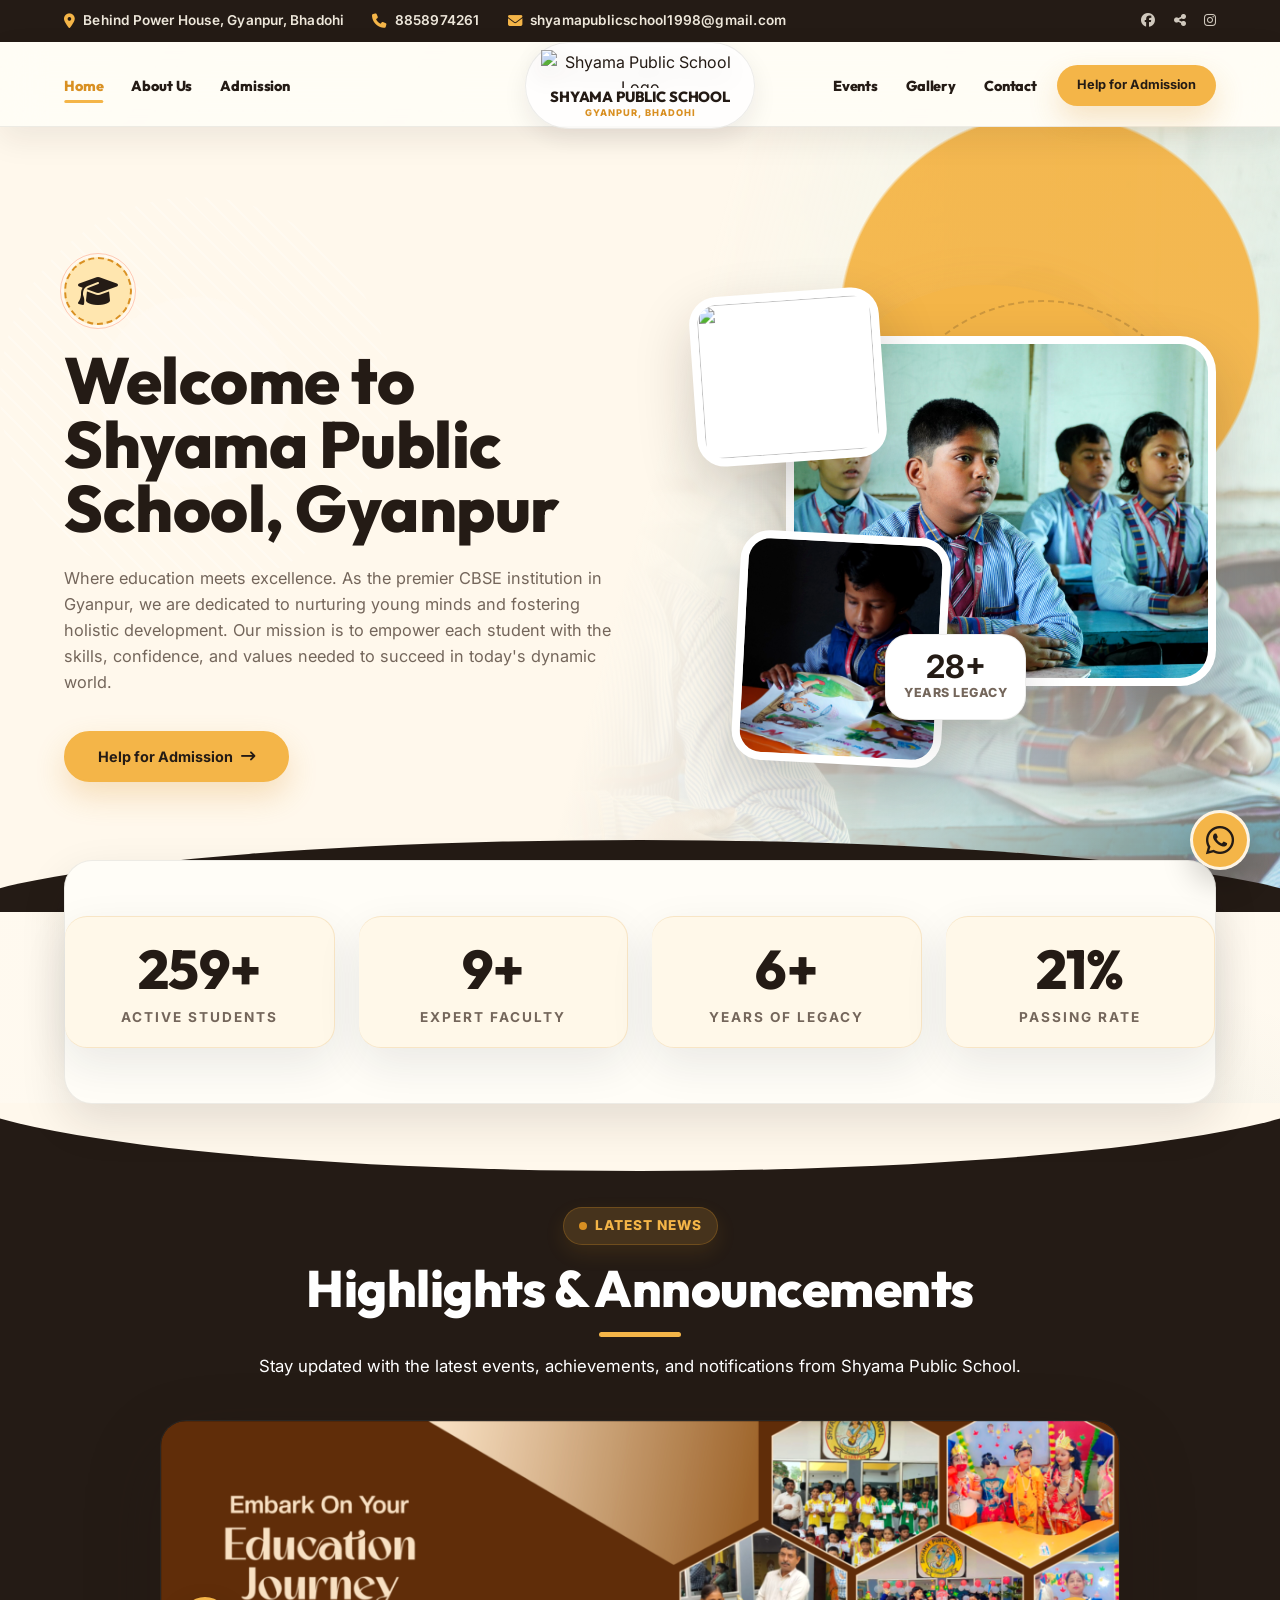
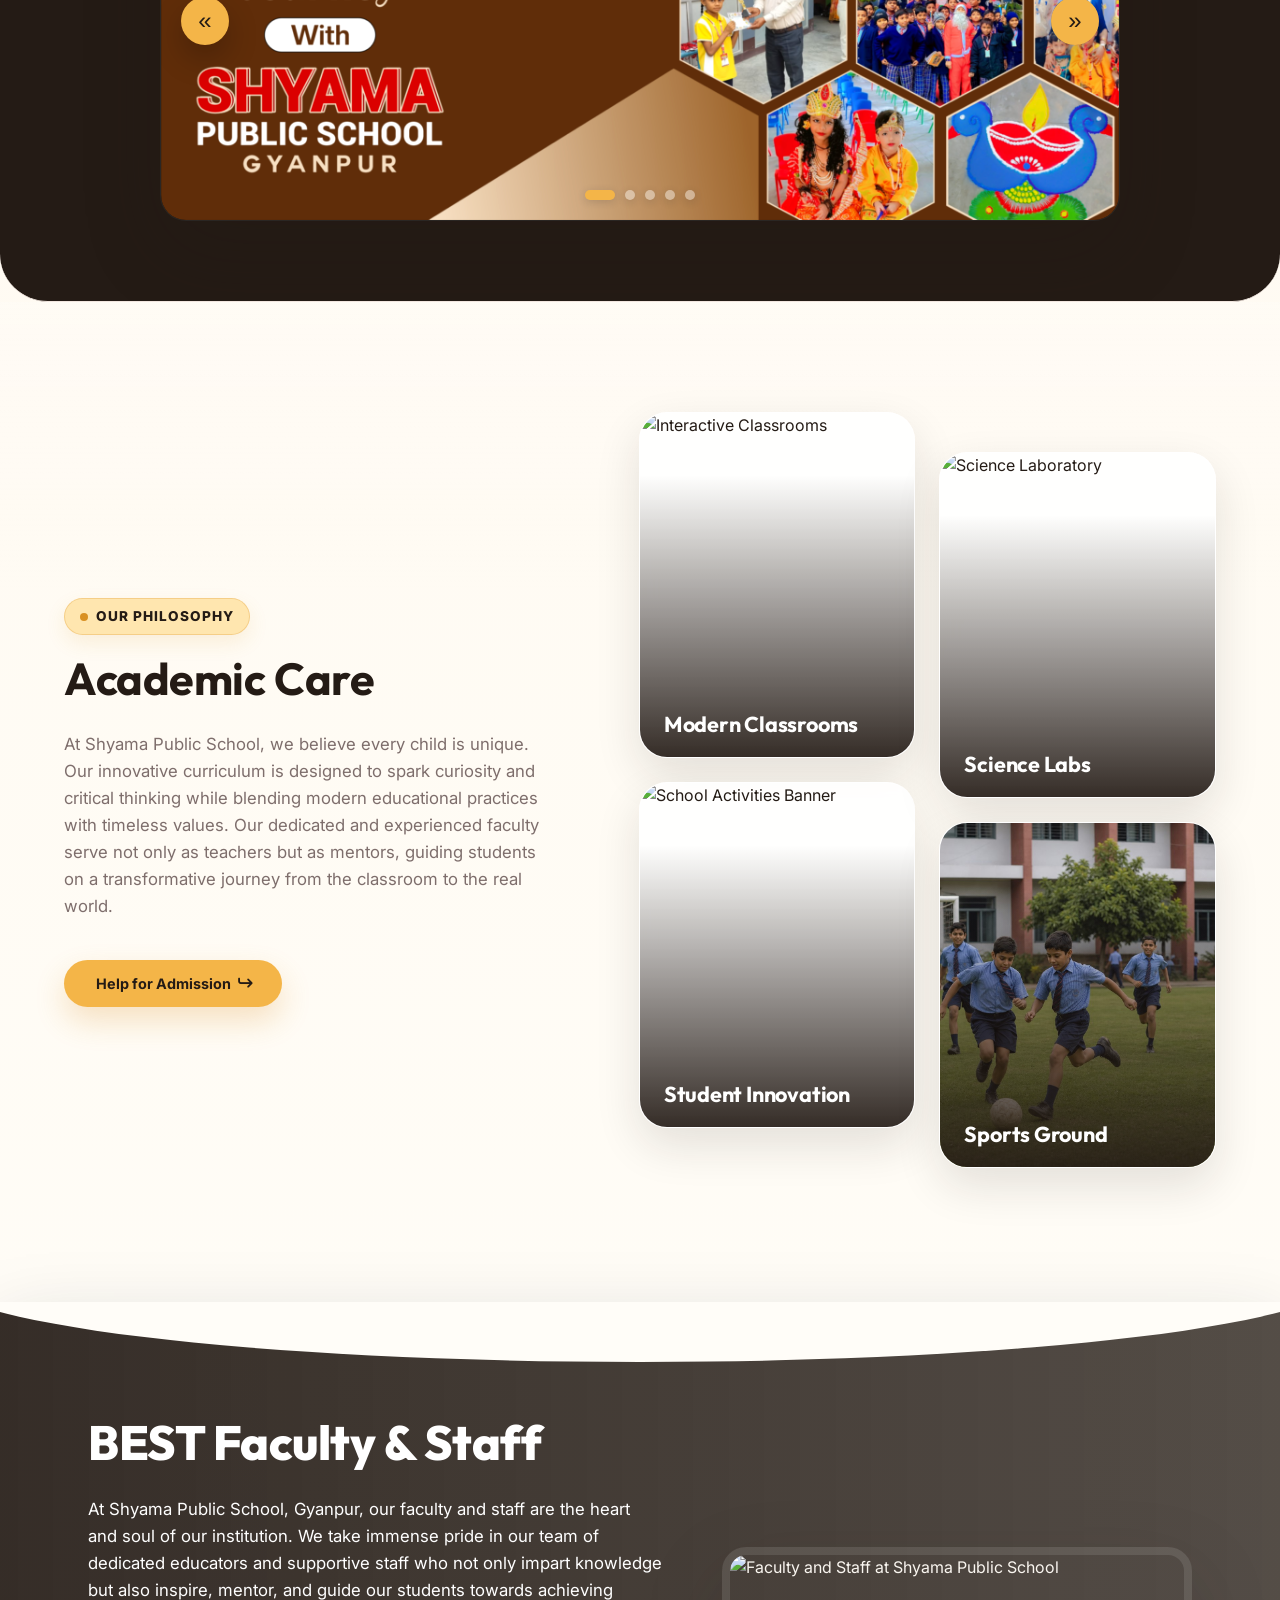
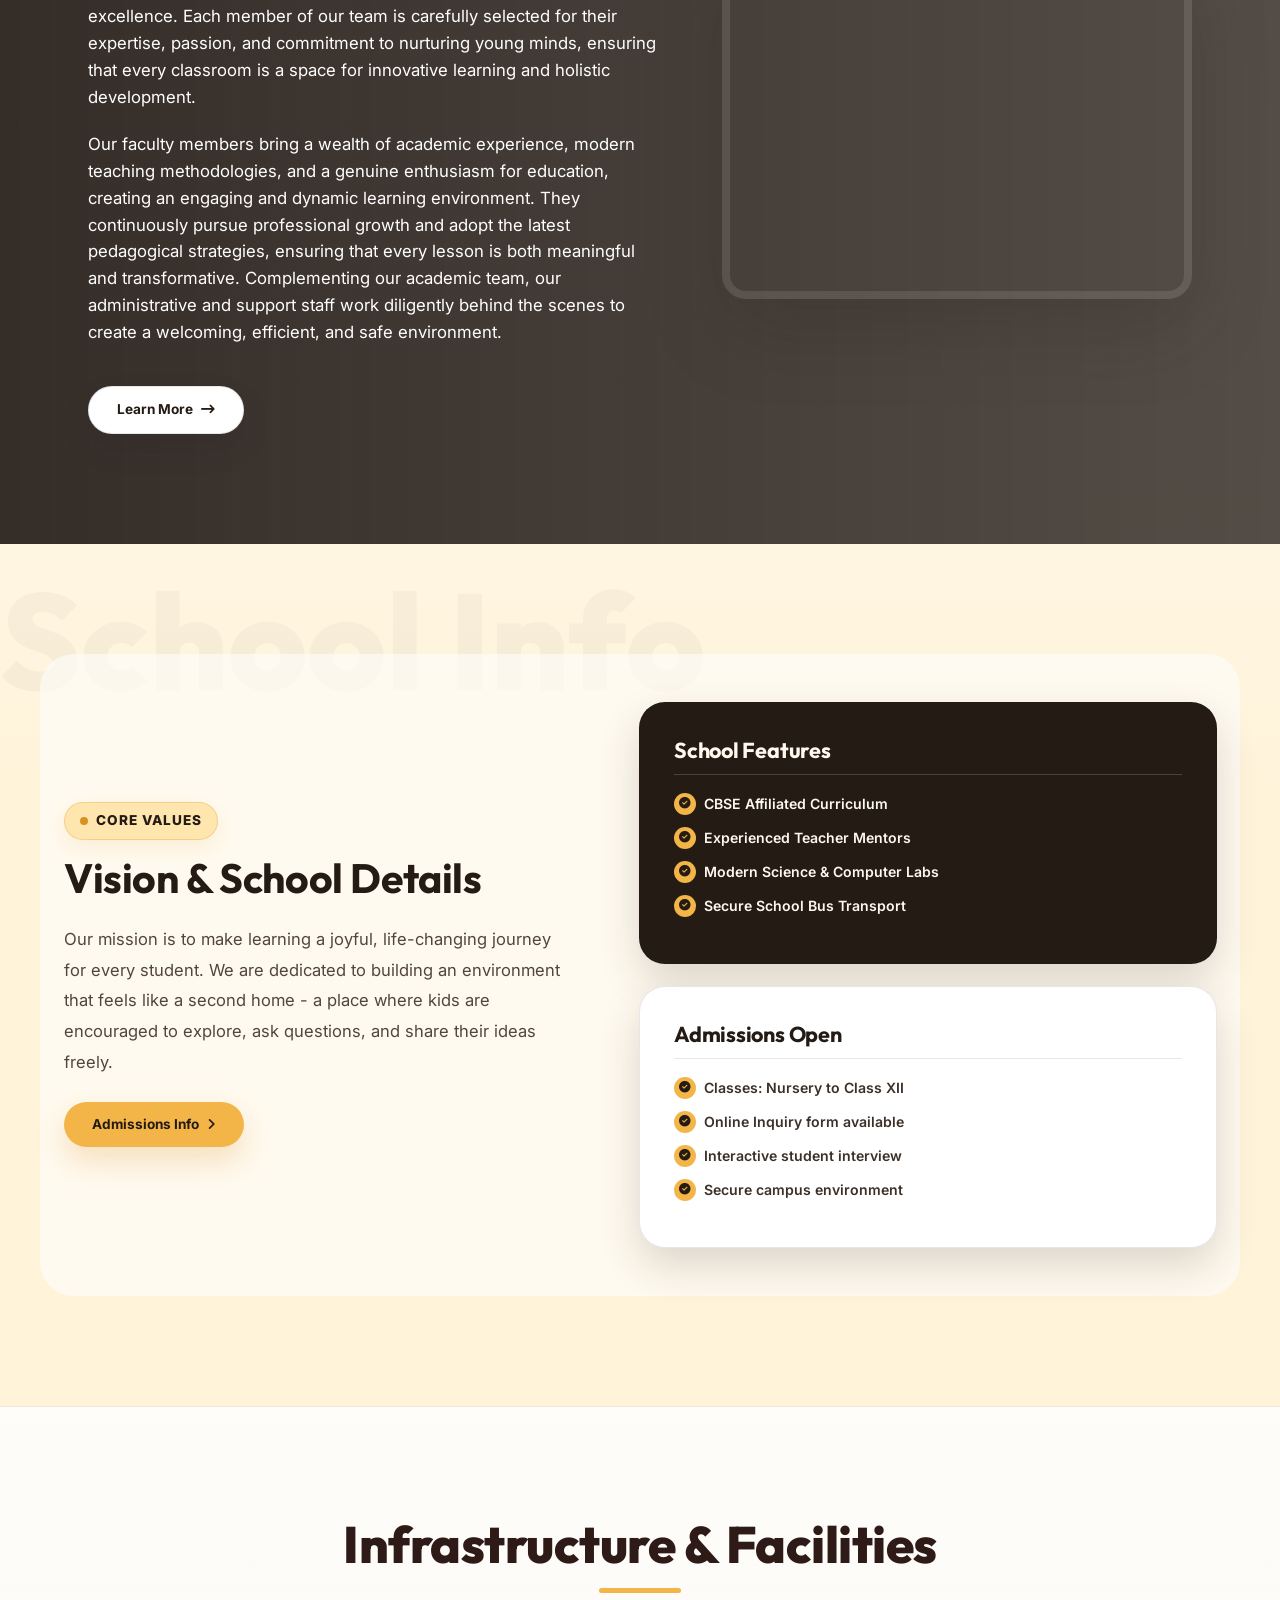
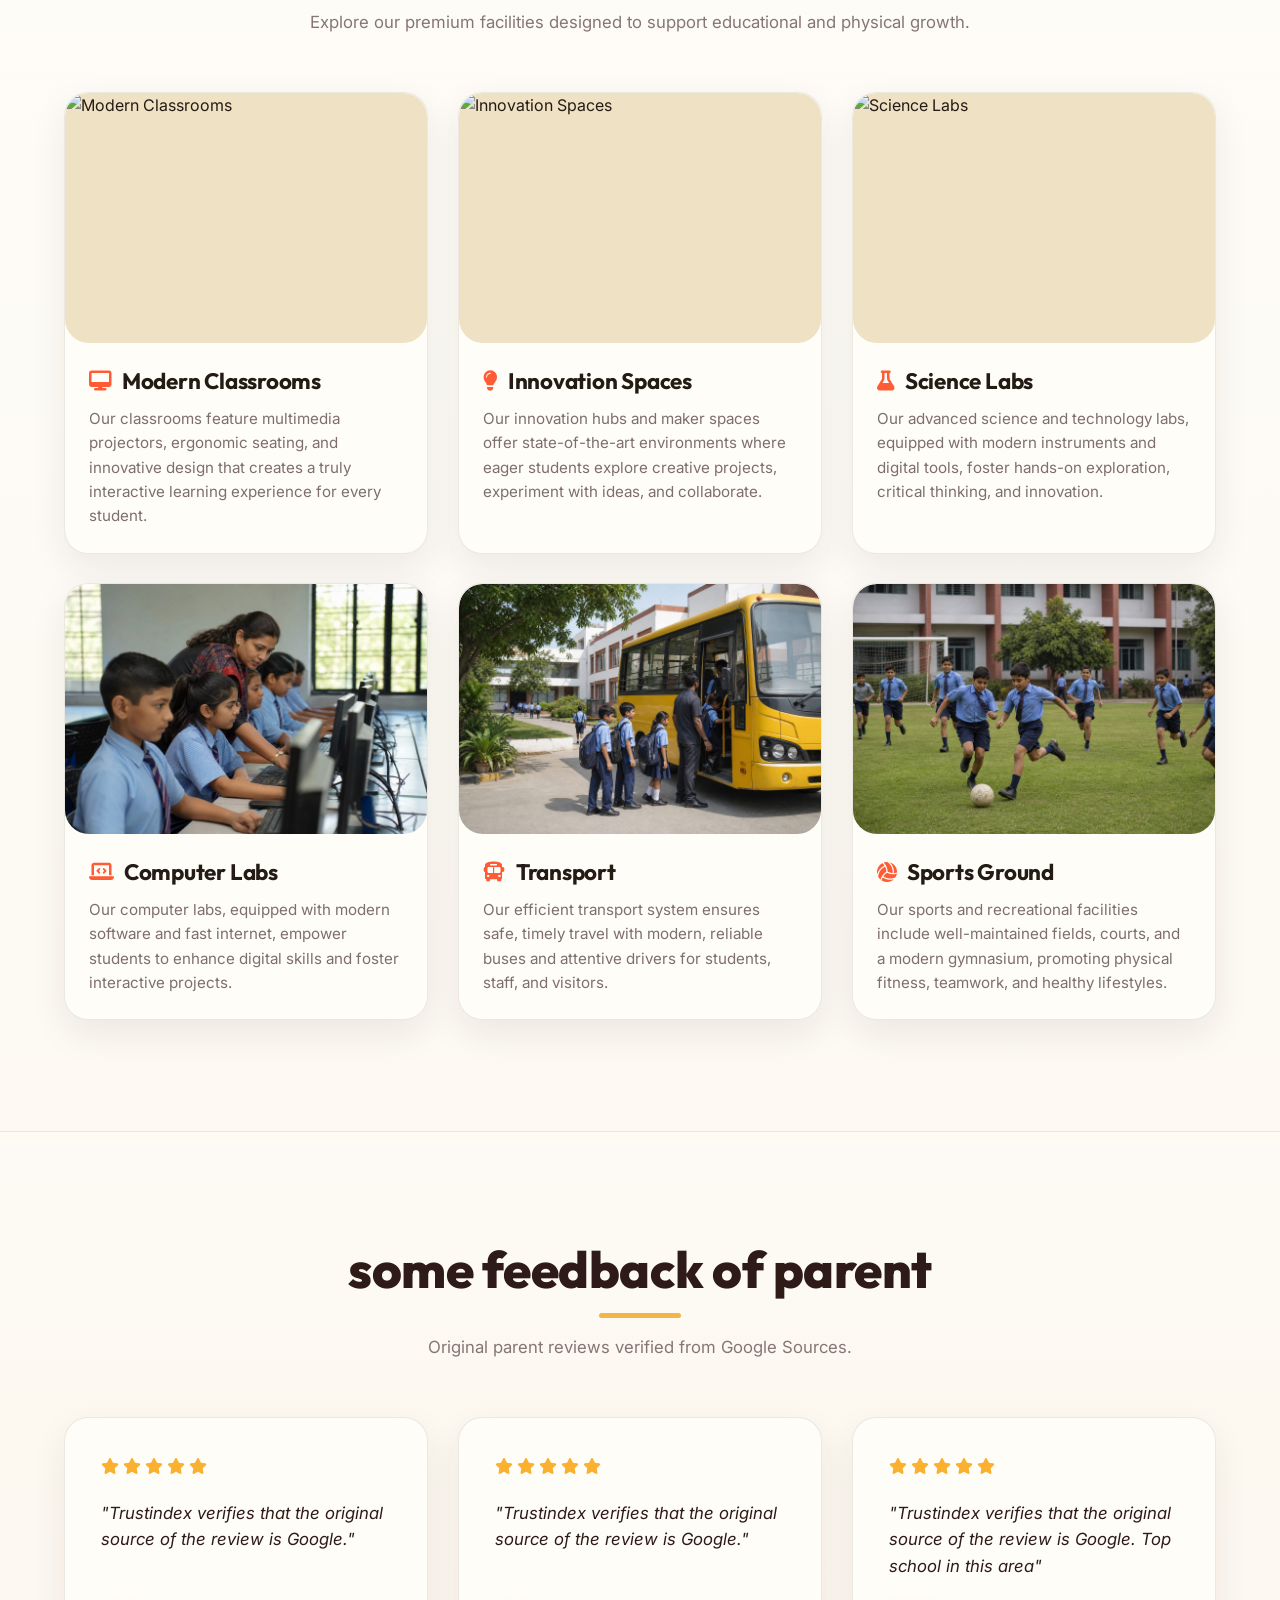
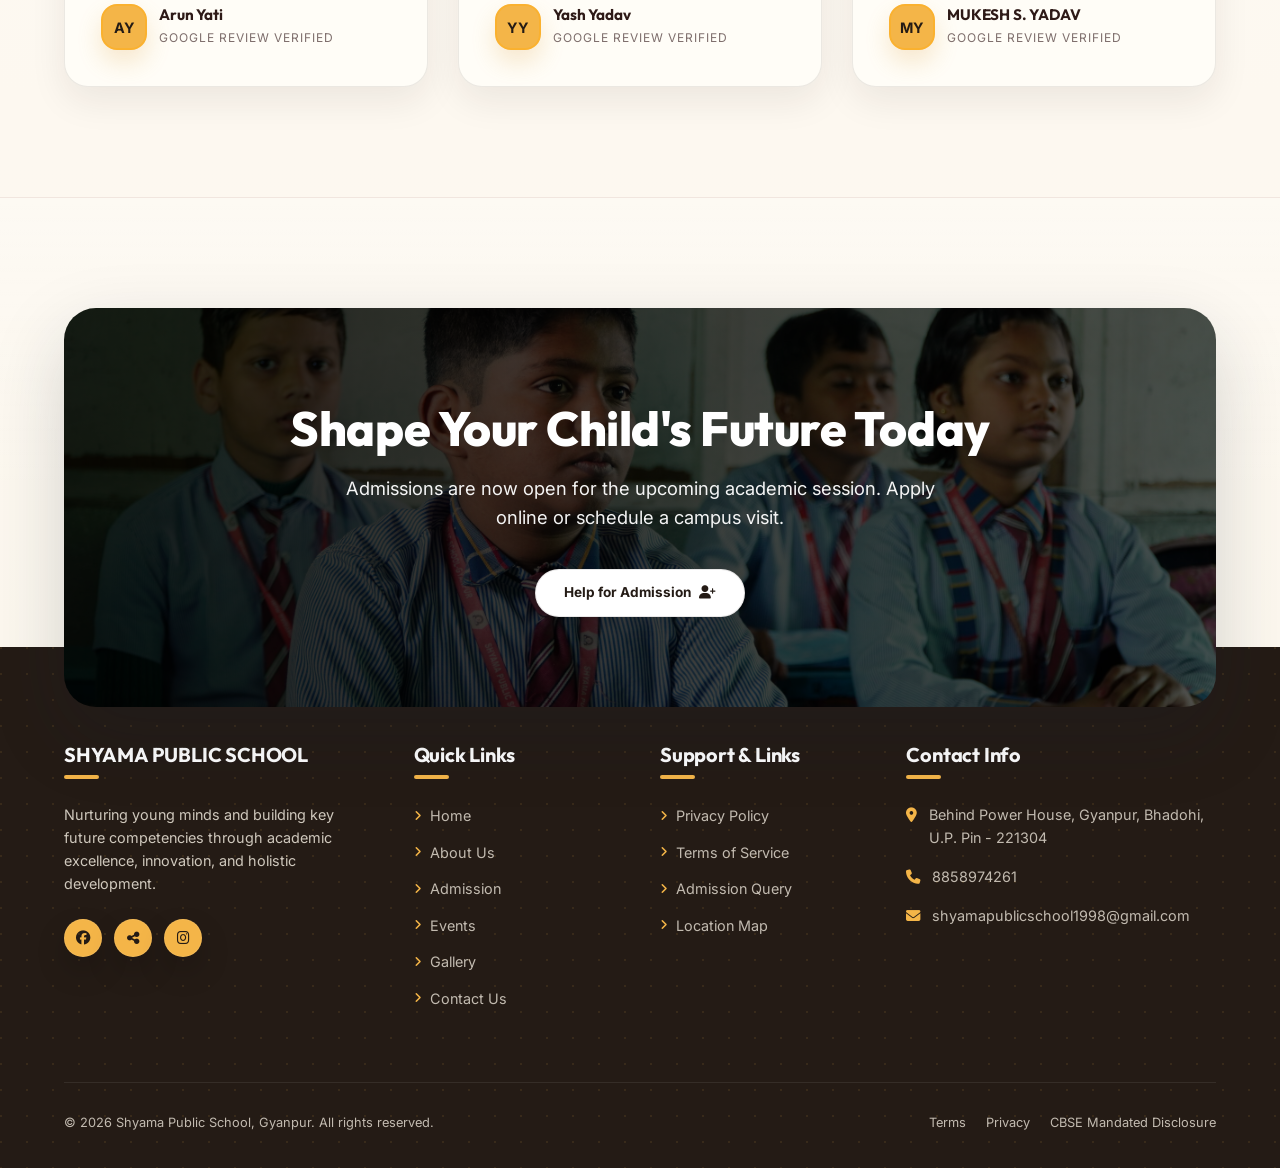
==== commit f8bd0bff: "Update admission CTA WhatsApp message" ====
--- a/index.html
+++ b/index.html
@@ -1,4 +1,4 @@
-﻿<!DOCTYPE html>
+<!DOCTYPE html>
 <html lang="en">
 
 <head>
@@ -46,8 +46,8 @@
           <li class="mobile-only"><a href="events.html" class="nav-link">Events</a></li>
           <li class="mobile-only"><a href="gallery.html" class="nav-link">Gallery</a></li>
           <li class="mobile-only"><a href="contact.html" class="nav-link">Contact Us</a></li>
-          <li class="mobile-only" style="margin-top: 15px;"><a href="https://wa.link/ikh303" class="btn btn-primary"
-              style="width: 100%;">Apply Online</a></li>
+          <li class="mobile-only" style="margin-top: 15px;"><a href="https://wa.me/918858974261?text=Hello%20Shyama%20Public%20School%2C%20I%20need%20help%20for%20admission.%20Please%20share%20admission%20details%2C%20fees%2C%20documents%2C%20and%20visit%2Finquiry%20process." class="btn btn-primary" target="_blank" rel="noopener noreferrer"
+              style="width: 100%;">Help for Admission</a></li>
         </ul>
 
         <!-- Center Logo Panel -->
@@ -64,8 +64,7 @@
             <li><a href="gallery.html" class="nav-link">Gallery</a></li>
             <li><a href="contact.html" class="nav-link">Contact</a></li>
           </ul>
-          <a href="https://wa.link/9q2kxt" class="btn btn-primary" style="padding: 10px 20px; font-size: 0.8rem;">Call
-            Now</a>
+          <a href="https://wa.me/918858974261?text=Hello%20Shyama%20Public%20School%2C%20I%20need%20help%20for%20admission.%20Please%20share%20admission%20details%2C%20fees%2C%20documents%2C%20and%20visit%2Finquiry%20process." class="btn btn-primary" target="_blank" rel="noopener noreferrer" style="padding: 10px 20px; font-size: 0.8rem;">Help for Admission</a>
         </div>
 
         <button class="mobile-menu-toggle" aria-label="Toggle menu">
@@ -90,7 +89,7 @@
           young minds and fostering holistic development. Our mission is to empower each student with the skills,
           confidence, and values needed to succeed in today's dynamic world.</p>
         <div class="hero-buttons">
-          <a href="https://wa.link/ikh303" class="btn btn-slanted-pill" target="_blank" rel="noopener noreferrer">Apply Online <i
+          <a href="https://wa.me/918858974261?text=Hello%20Shyama%20Public%20School%2C%20I%20need%20help%20for%20admission.%20Please%20share%20admission%20details%2C%20fees%2C%20documents%2C%20and%20visit%2Finquiry%20process." class="btn btn-slanted-pill" target="_blank" rel="noopener noreferrer">Help for Admission <i
               class="fa-solid fa-arrow-right-long"></i></a>
         </div>
       </div>
@@ -194,8 +193,7 @@
             faculty serve not only as teachers but as mentors, guiding students on a transformative journey from the
             classroom to the real world.</p>
 
-          <a href="https://wa.link/ikh303" class="btn-slanted-pill" style="margin-top: 10px;" target="_blank" rel="noopener noreferrer">
-            Apply Online <i class="fa-solid fa-arrow-turn-up" style="transform: rotate(90deg);"></i>
+          <a href="https://wa.me/918858974261?text=Hello%20Shyama%20Public%20School%2C%20I%20need%20help%20for%20admission.%20Please%20share%20admission%20details%2C%20fees%2C%20documents%2C%20and%20visit%2Finquiry%20process." class="btn-slanted-pill" target="_blank" rel="noopener noreferrer" style="margin-top: 10px;" target="_blank" rel="noopener noreferrer">Help for Admission <i class="fa-solid fa-arrow-turn-up" style="transform: rotate(90deg);"></i>
           </a>
         </div>
 
@@ -460,7 +458,7 @@
       <div class="cta-banner">
         <h2>Shape Your Child's Future Today</h2>
         <p>Admissions are now open for the upcoming academic session. Apply online or schedule a campus visit.</p>
-        <a href="https://wa.link/ikh303" class="btn btn-white" target="_blank" rel="noopener noreferrer">Apply Online <i
+        <a href="https://wa.me/918858974261?text=Hello%20Shyama%20Public%20School%2C%20I%20need%20help%20for%20admission.%20Please%20share%20admission%20details%2C%20fees%2C%20documents%2C%20and%20visit%2Finquiry%20process." class="btn btn-white" target="_blank" rel="noopener noreferrer">Help for Admission <i
             class="fa-solid fa-user-plus"></i></a>
       </div>
     </div>
@@ -536,7 +534,7 @@
   </footer>
 
   <!-- Floating WhatsApp Widget -->
-  <a href="https://wa.link/9q2kxt" class="whatsapp-widget" target="_blank" rel="noopener noreferrer" aria-label="Chat on WhatsApp">
+  <a href="https://wa.me/918858974261?text=Hello%20Shyama%20Public%20School%2C%20I%20need%20help%20for%20admission.%20Please%20share%20admission%20details%2C%20fees%2C%20documents%2C%20and%20visit%2Finquiry%20process." class="whatsapp-widget" target="_blank" rel="noopener noreferrer" aria-label="Chat on WhatsApp">
     <i class="fa-brands fa-whatsapp"></i>
   </a>
 
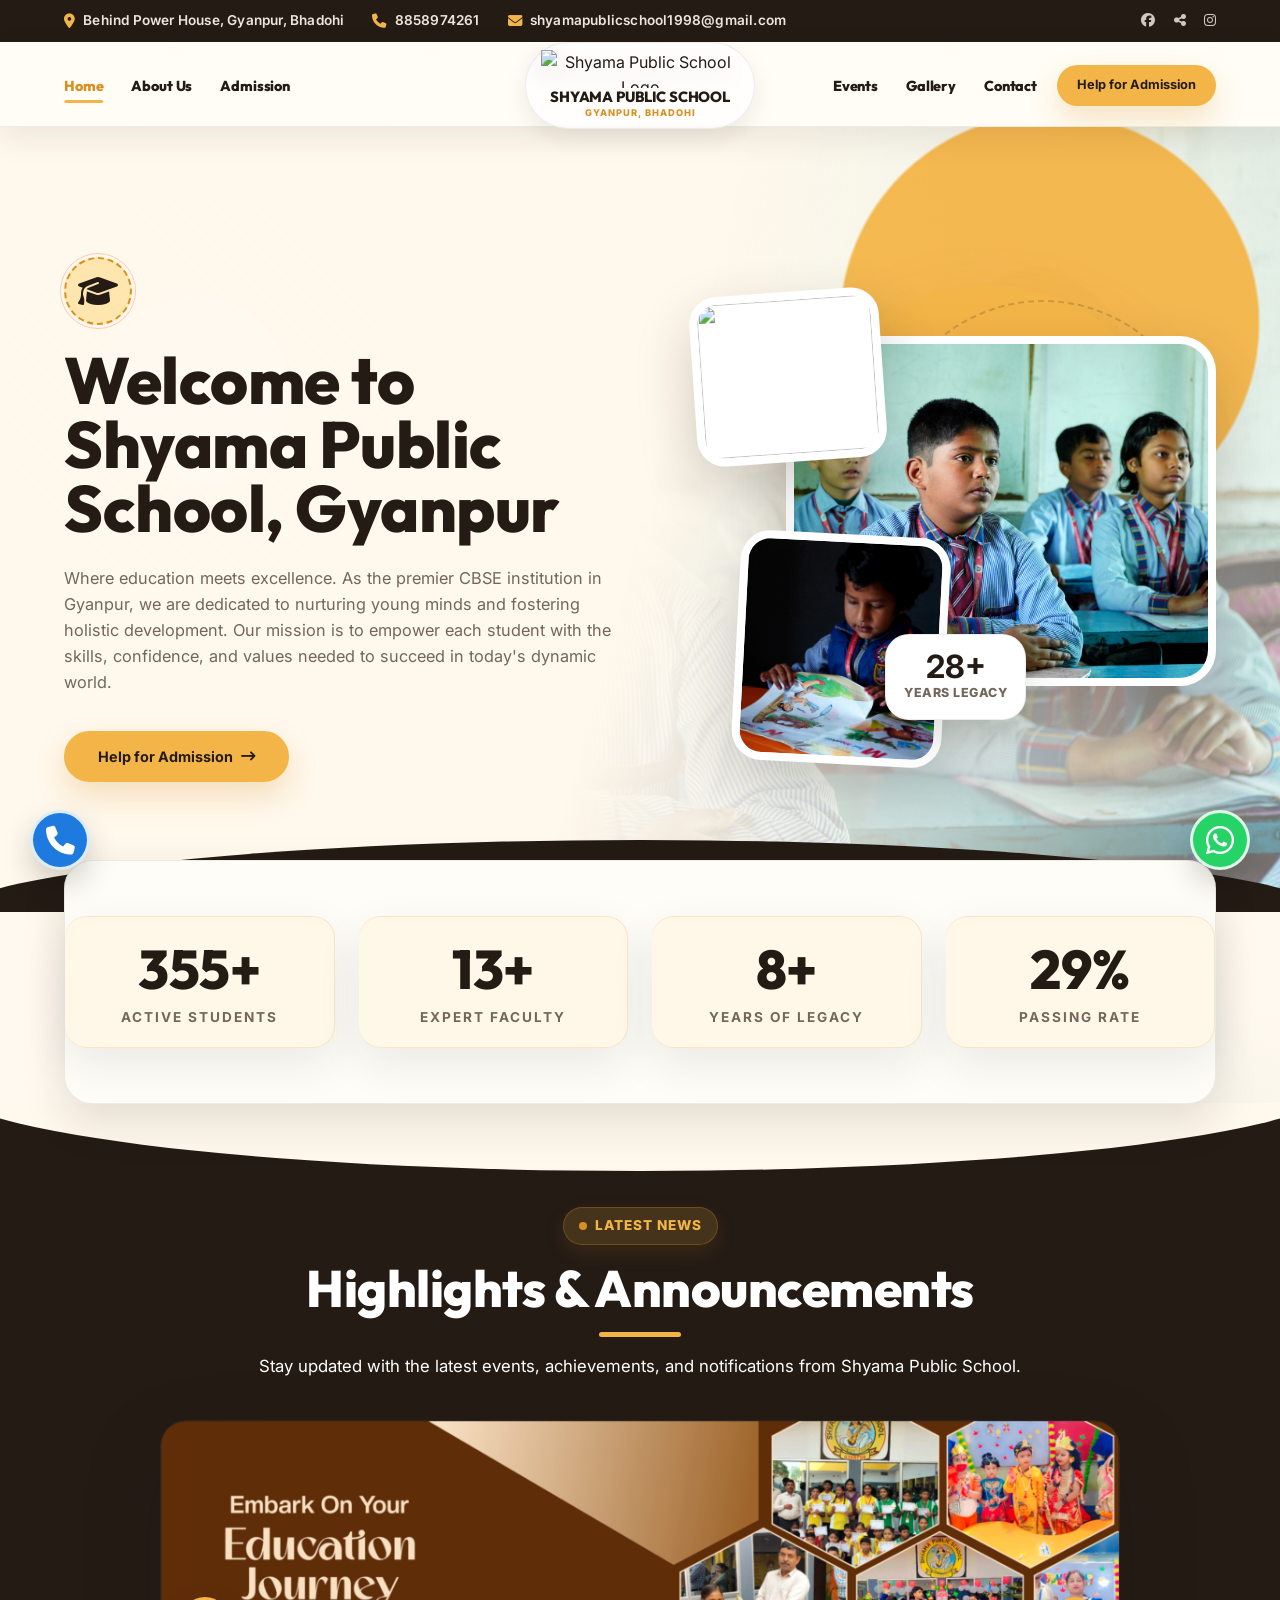
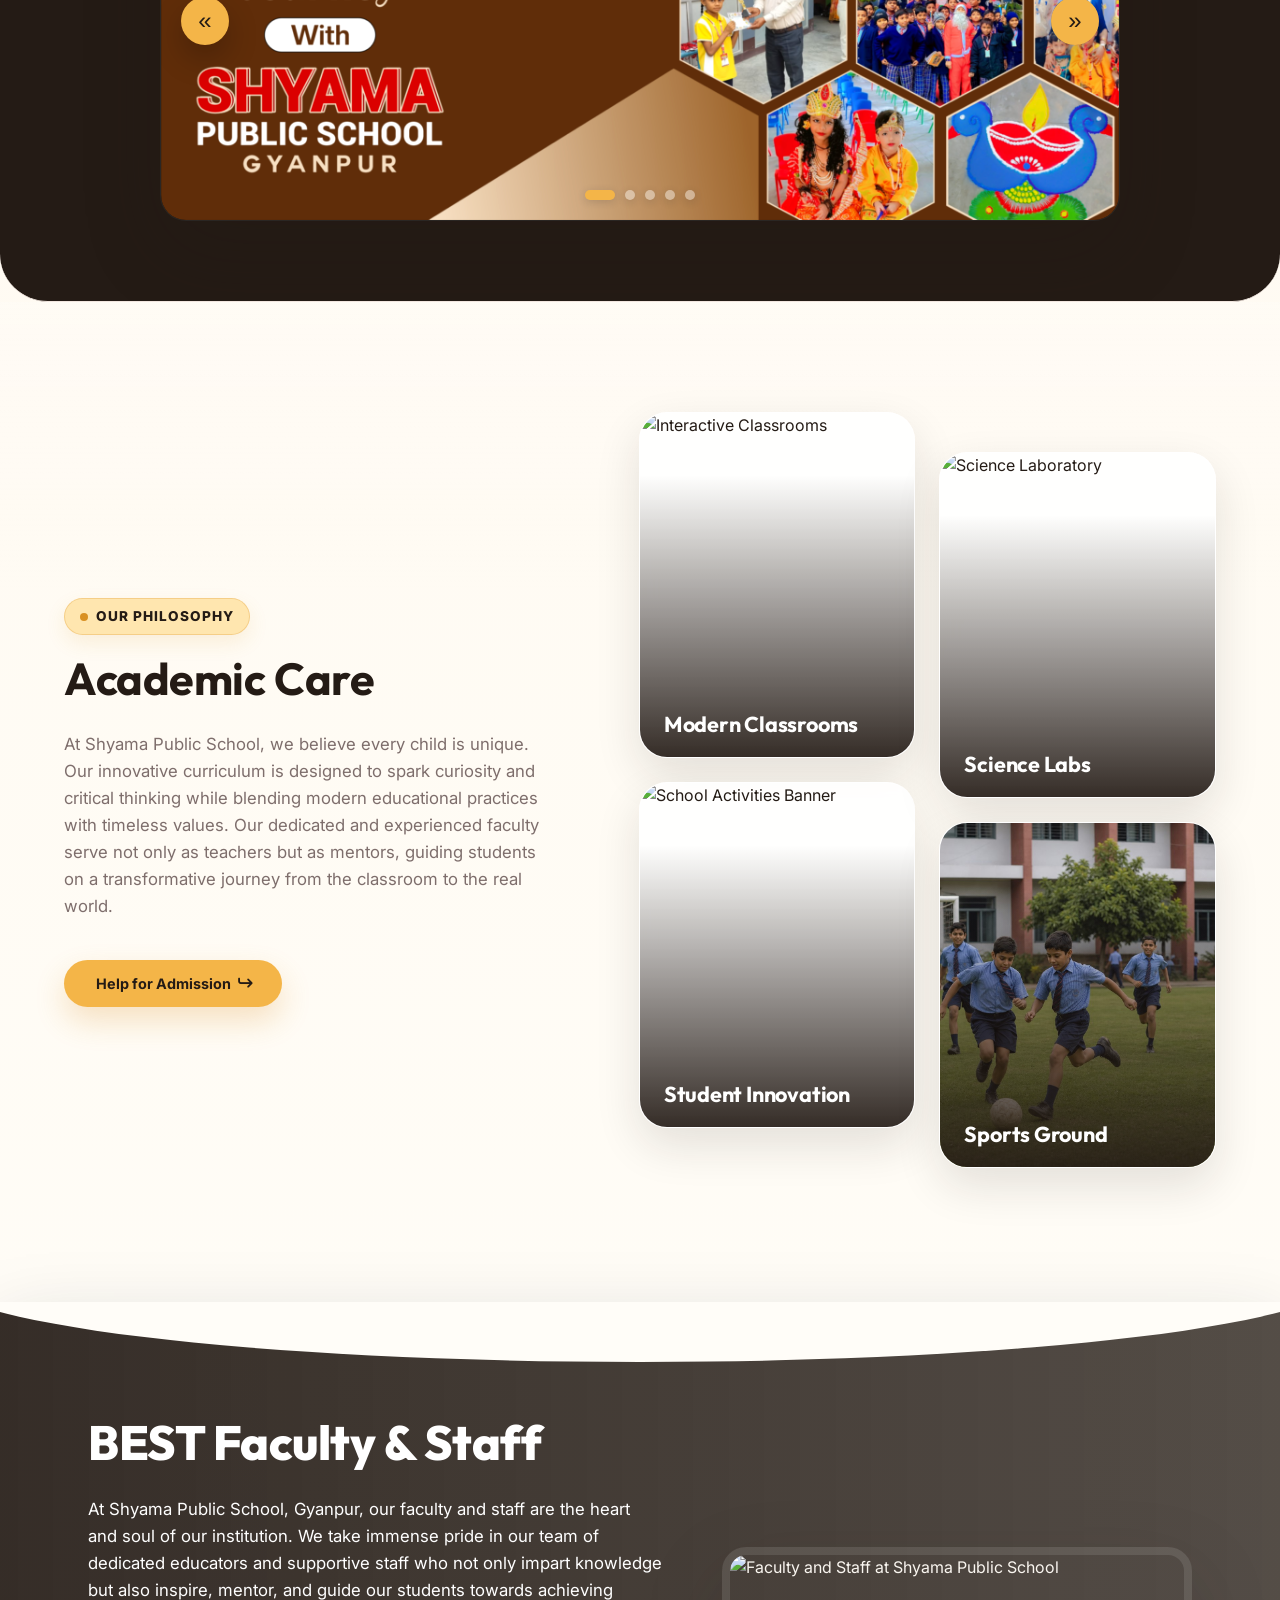
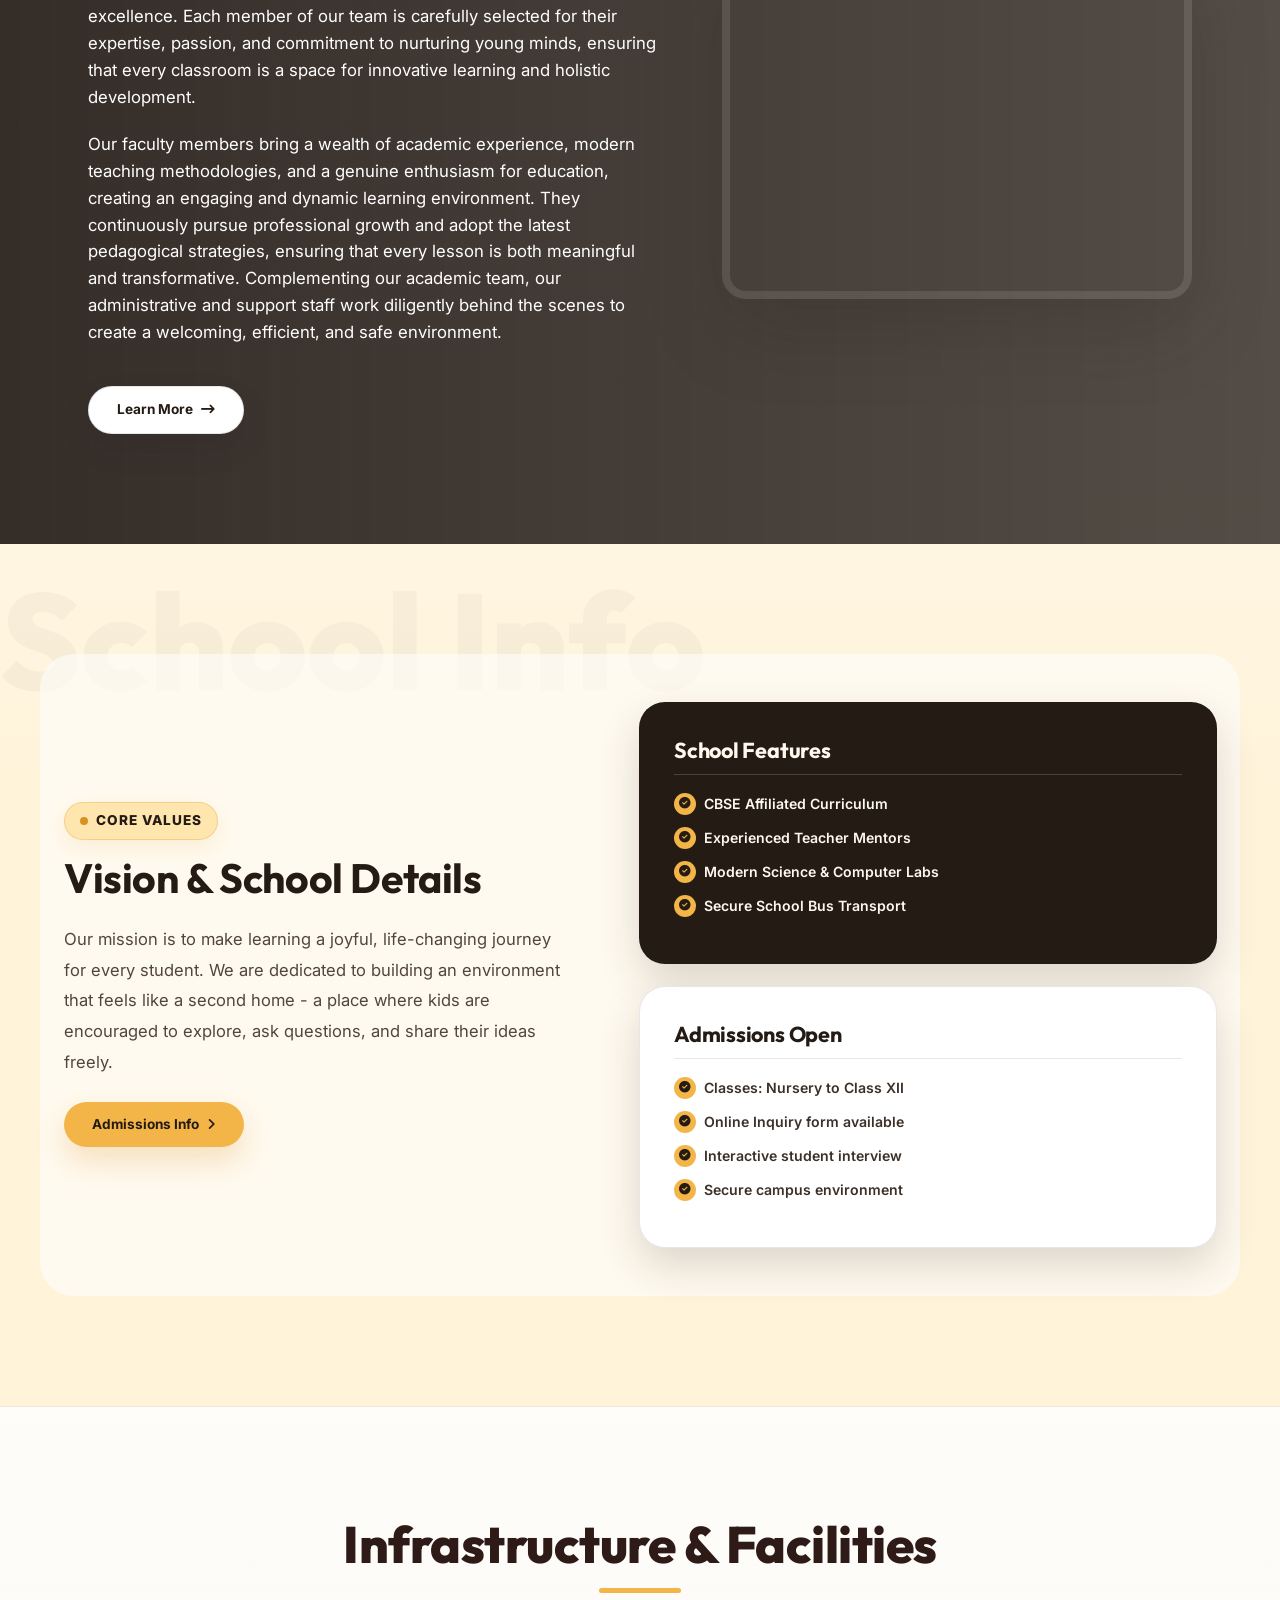
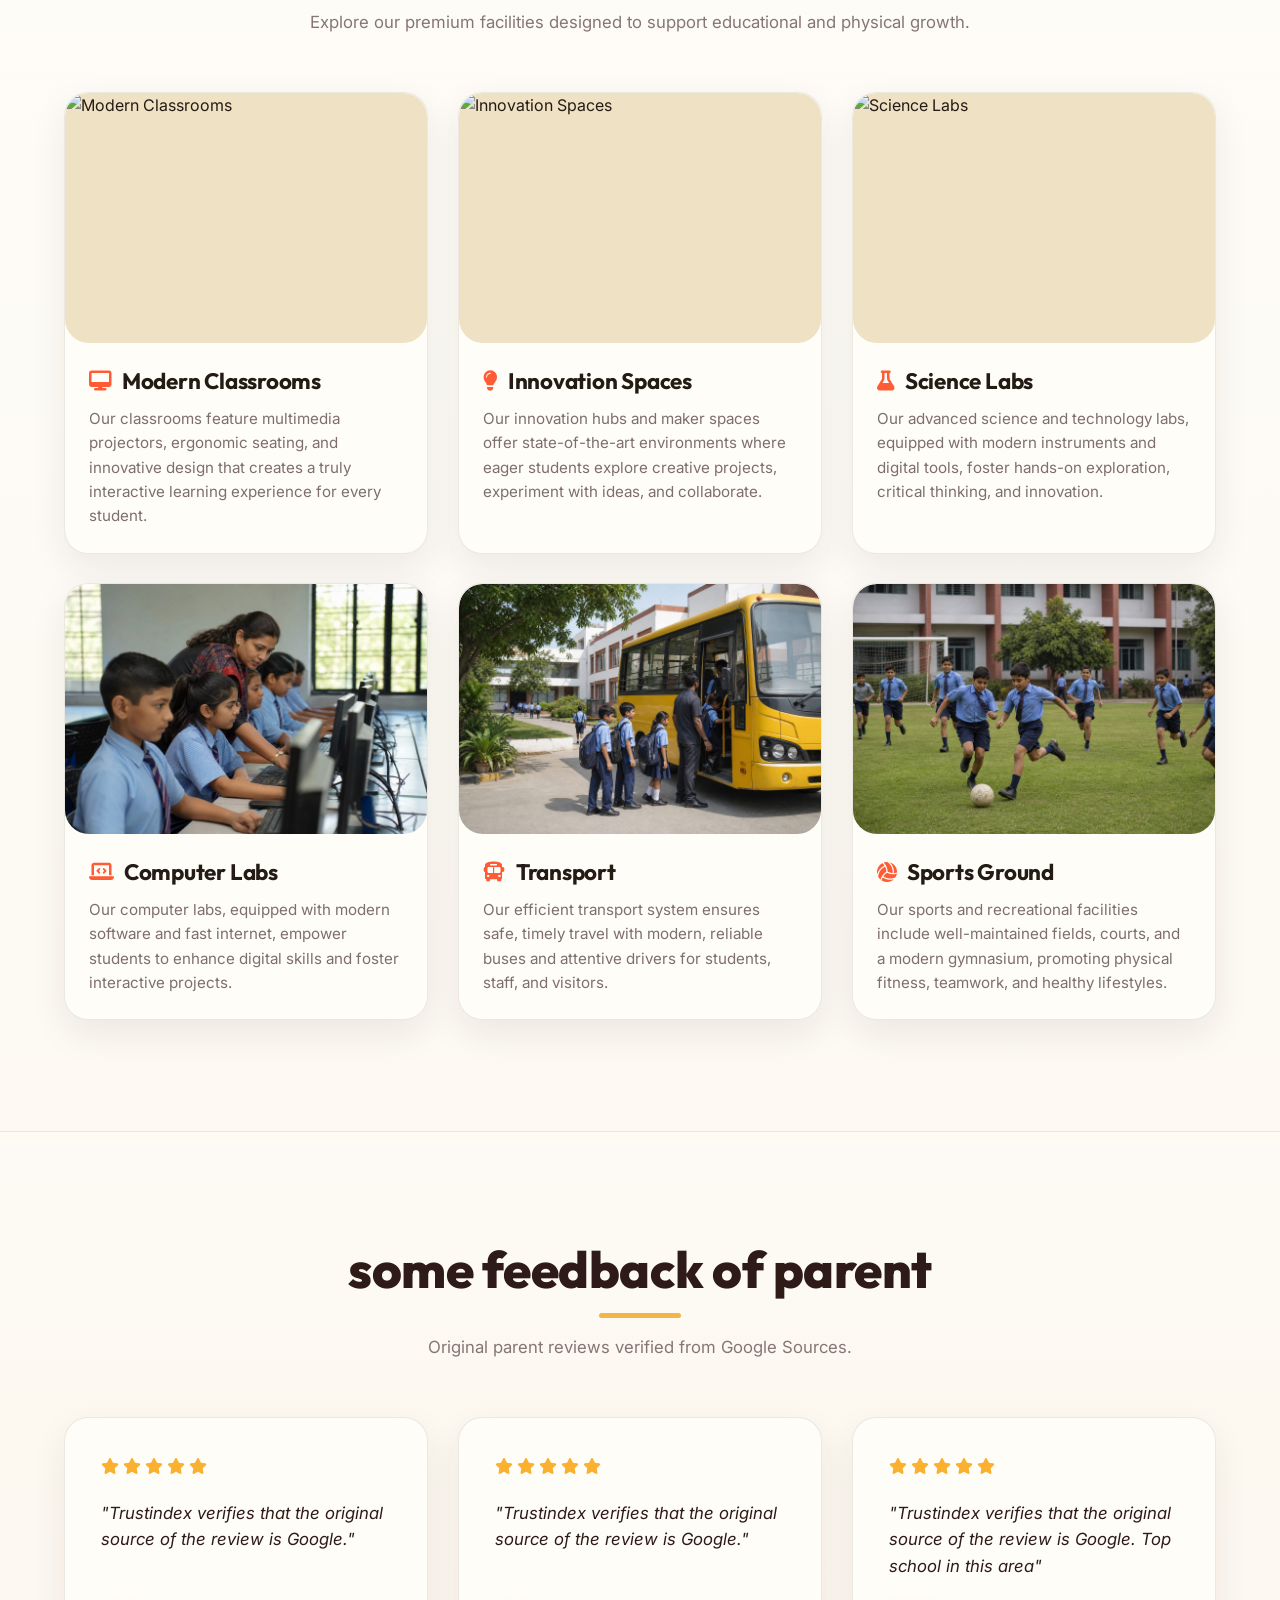
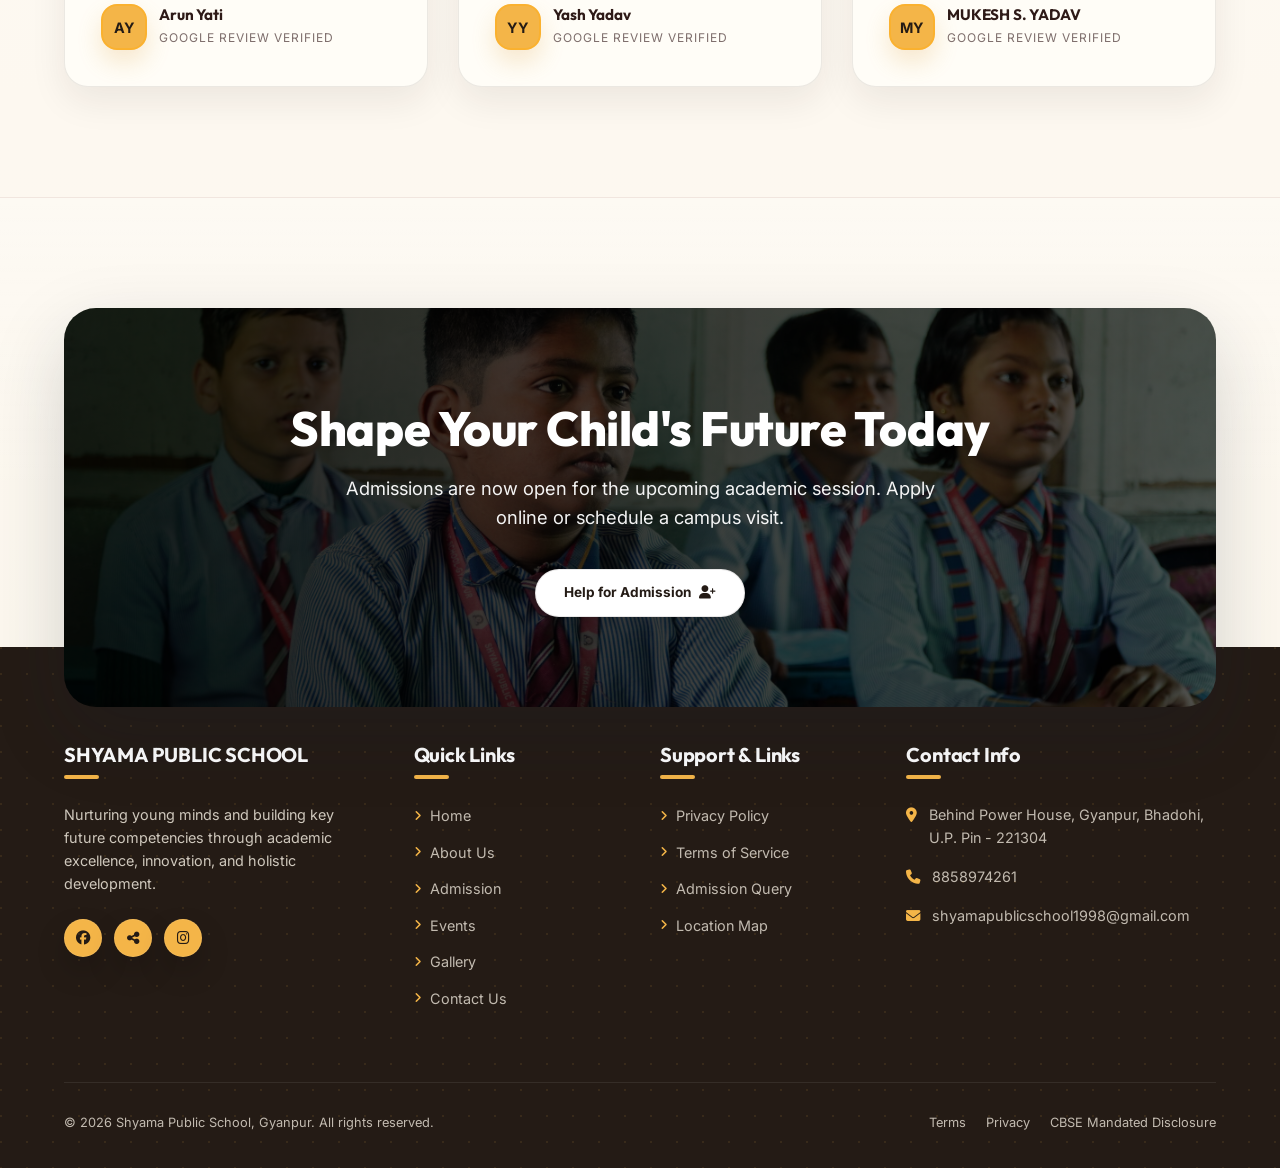
==== commit 0462a8e7: "Merge pull request #2 from sushma1918/Demo-Shyama-Public-School Demo shyama public school" ====
--- a/index.html
+++ b/index.html
@@ -533,6 +533,10 @@
     </div>
   </footer>
 
+  <!-- Floating Call Widget -->
+  <a href="tel:8858974261" class="call-widget" aria-label="Call Shyama Public School">
+    <i class="fa-solid fa-phone"></i>
+  </a>
   <!-- Floating WhatsApp Widget -->
   <a href="https://wa.me/918858974261?text=Hello%20Shyama%20Public%20School%2C%20I%20need%20help%20for%20admission.%20Please%20share%20admission%20details%2C%20fees%2C%20documents%2C%20and%20visit%2Finquiry%20process." class="whatsapp-widget" target="_blank" rel="noopener noreferrer" aria-label="Chat on WhatsApp">
     <i class="fa-brands fa-whatsapp"></i>
--- a/style.css
+++ b/style.css
@@ -1465,6 +1465,33 @@
 .whatsapp-widget:hover {
   transform: scale(1.08) rotate(10deg);
   box-shadow: 0 15px 30px rgba(37, 211, 102, 0.35);
+}
+
+/* Floating Call Widget */
+.call-widget {
+  position: fixed;
+  bottom: 30px;
+  left: 30px;
+  background-color: var(--primary-color);
+  color: var(--bg-white);
+  width: 60px;
+  height: 60px;
+  border-radius: 50%;
+  display: flex;
+  align-items: center;
+  justify-content: center;
+  font-size: 1.8rem;
+  box-shadow: 0 10px 25px rgba(238, 139, 59, 0.3);
+  z-index: 999;
+  transition: var(--transition-smooth);
+}
+
+.call-widget:hover,
+.call-widget:focus-visible {
+  transform: scale(1.08) rotate(-10deg);
+  box-shadow: 0 15px 30px rgba(31, 122, 224, 0.35);
+  outline: 3px solid rgba(31, 122, 224, 0.24);
+  outline-offset: 4px;
 }
 
 .mobile-only {
@@ -2205,11 +2232,18 @@
 }
 
 .footer-about-socials a,
+.whatsapp-widget,
+.call-widget {
+  box-shadow: 0 14px 30px rgba(0, 0, 0, 0.18);
+}
+
 .whatsapp-widget {
-  box-shadow: 0 14px 30px rgba(0, 0, 0, 0.18);
-}
-
-.whatsapp-widget {
+  border: 3px solid rgba(255, 255, 255, 0.85);
+  color: #fff;
+  background: #25d366;
+}
+
+.call-widget {
   border: 3px solid rgba(255, 255, 255, 0.85);
 }
 
@@ -2899,6 +2933,17 @@
   border-radius: 50%;
 }
 
+.whatsapp-widget {
+  color: #fff;
+  background: #25d366;
+}
+
+.call-widget {
+  color: #fff;
+  background: #1f7ae0;
+  border-radius: 50%;
+}
+
 @media (max-width: 1024px) {
   .logo-center {
     align-items: flex-start;
